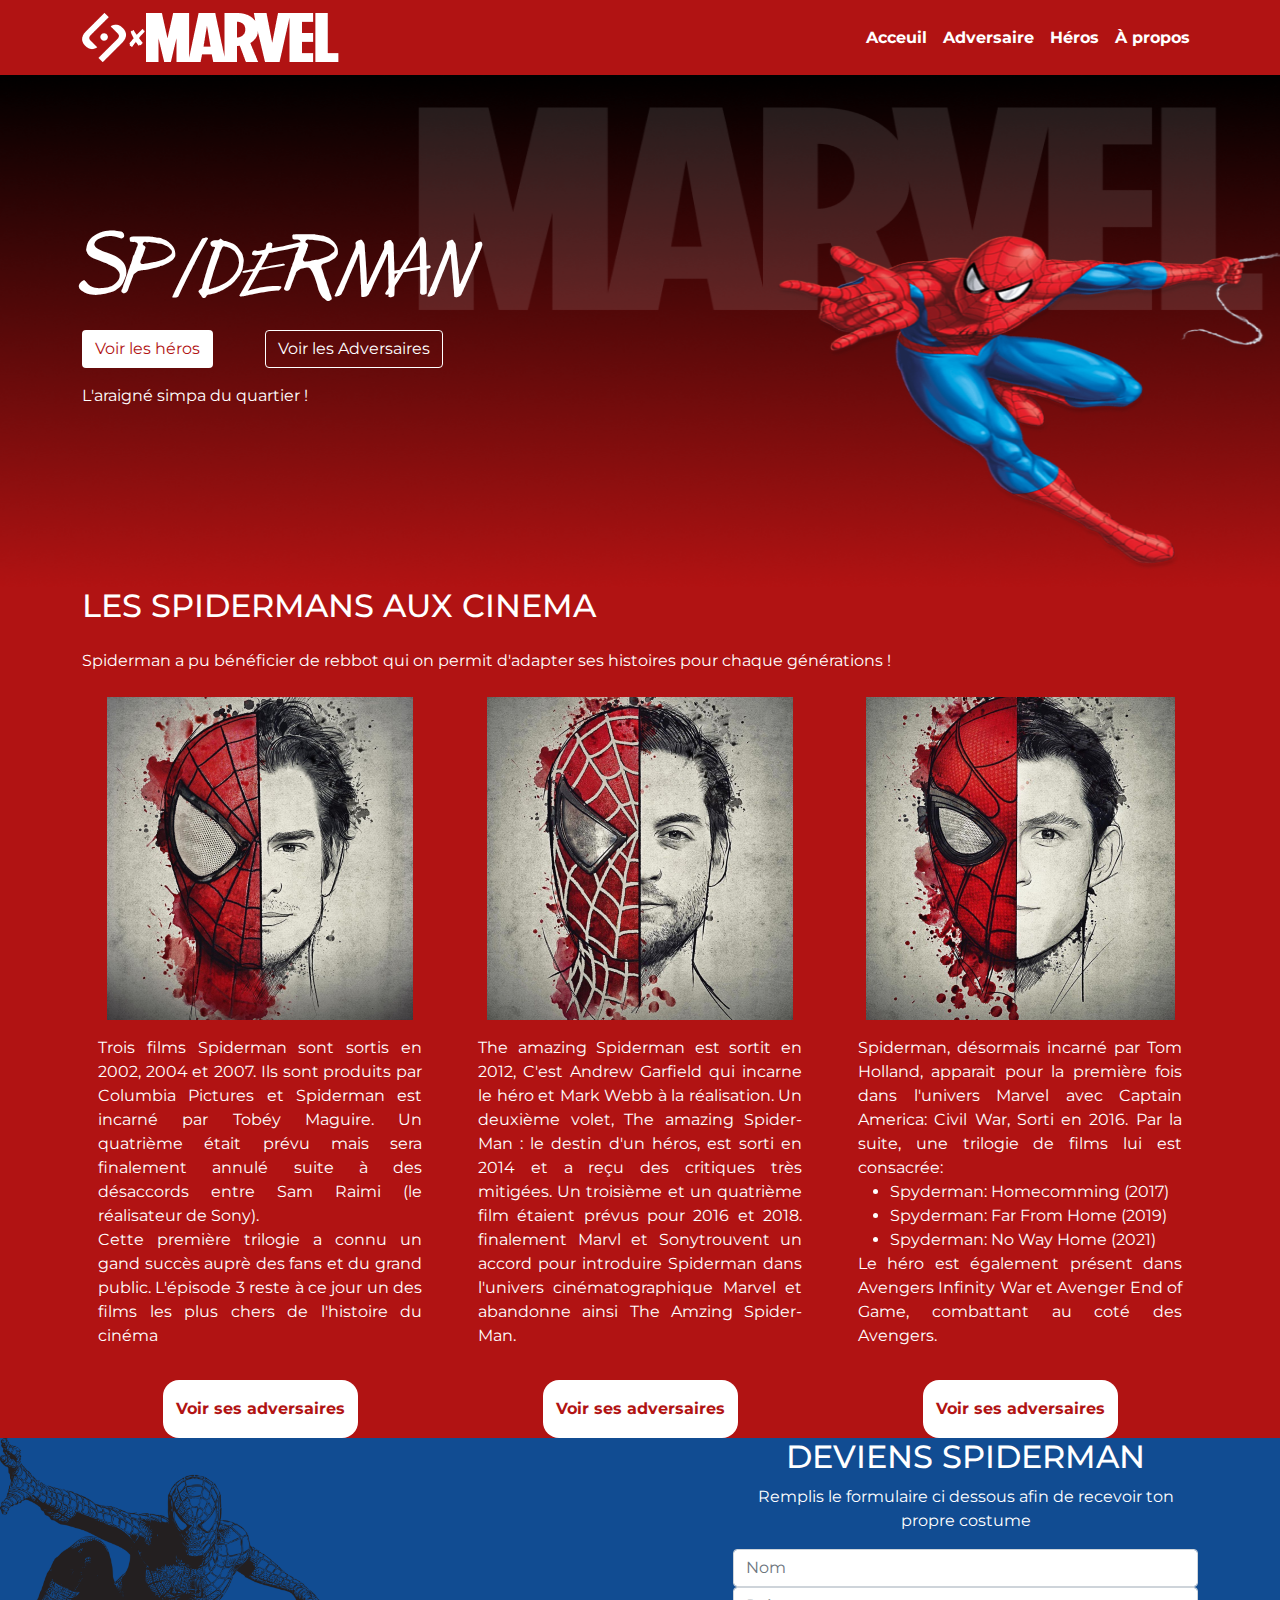
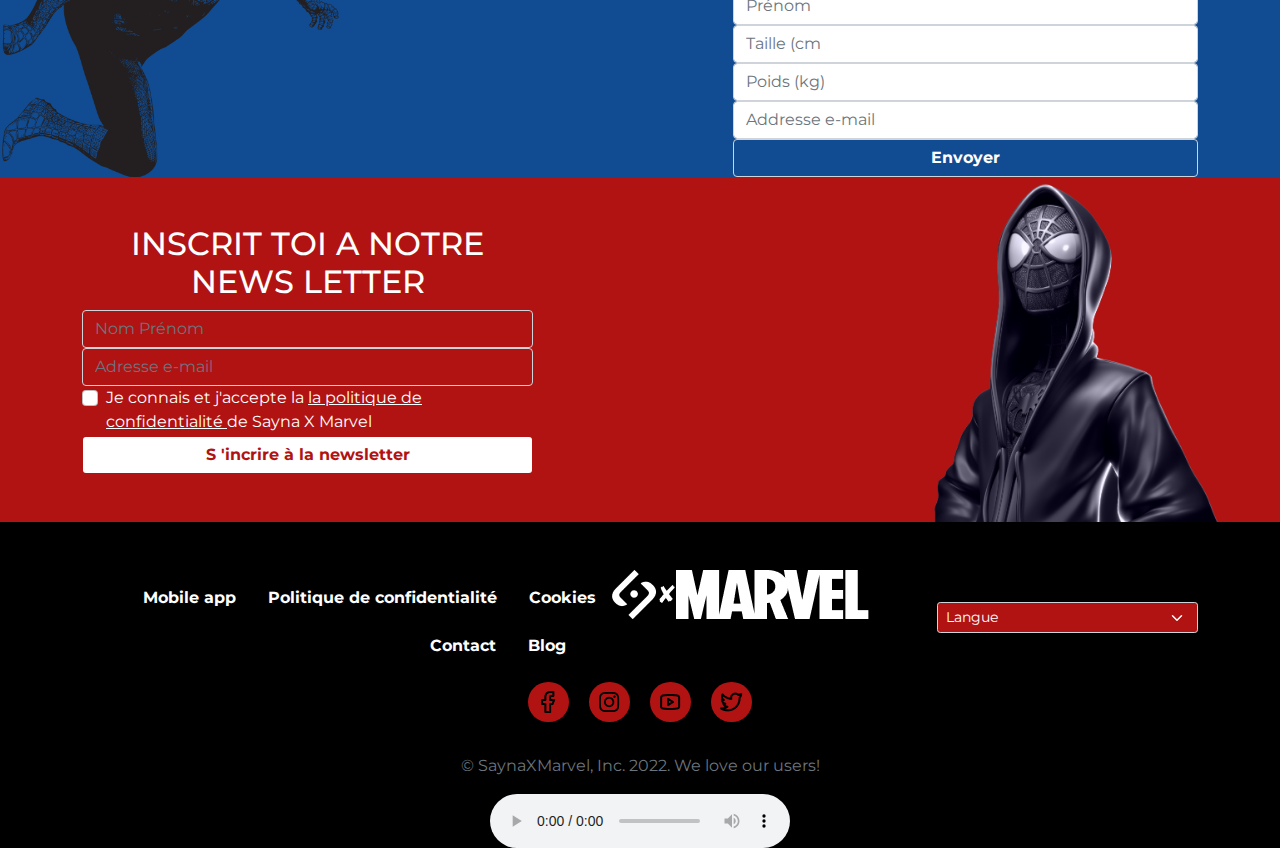
==== index.html @ 99132cfc "👌 REFONTE: adversaire.html" ====
<!DOCTYPE html>
<html lang="fr">

<head>
    <meta charset="UTF-8">
    <meta http-equiv="X-UA-Compatible" content="IE=edge">
    <meta name="viewport" content="width=device-width, initial-scale=1.0">
    <!-- BS5 -->
    <link rel="stylesheet" href="./assets/bootstrap-5.1.3-dist/css/bootstrap.min.css">
    <!-- Custom CSS-->
    <link rel="stylesheet" href="./assets/css/style.css">
    <title>Home</title>
</head>

<body class="bg-red">
    <!-- Header and Navigation bar -->
    <header>
        <nav class="navbar navbar-expand-md">
            <div class="container">
                <a href="index.html" class="navbar-brand d-inline-flex align-items-center justify-content-evenly">
                    <img class="h-75" src="./assets/img/Logo/logo1.png" alt="logo-sayna">
                    <img class="h-25" src="./assets/img/Logo/logo2.png" alt="logo-x">
                    <img class="h-75" src="./assets/img/Logo/logo3.png" alt="logo-Marvel">
                </a>
                <!-- Togle button for mobile-->
                <button class="navbar-toggler" type="button" data-bs-toggle="collapse" data-bs-target="#main-nav" aria-controls="main-nav" aria-expanded="false" aria-label="Toggle navigation">
                    <span class="navbar-toggler-icon"></span>
                </button>

                <div class="collapse navbar-collapse justify-content-end align-center" id="main-nav">
                    <ul class="navbar-nav">
                        <li class="nav-item"><a class="nav-link" href="index.html">Acceuil</a></li>
                        <li class="nav-item"><a class="nav-link" href="adversaire.html">Adversaire</a></li>
                        <li class="nav-item"><a class="nav-link" href="hero.html">Héros</a></li>
                        <li class="nav-item"><a class="nav-link" href="about.html">À propos</a></li>
                    </ul>
                </div>
            </div>
        </nav>
    </header>
    <!-- End of header-->

    <!-- Top main title-->
    <section id="spiderman" class="main-title">
        <div class="container">
            <h1 class="title-1">
                SPIDERMAN
            </h1>
            <!-- Desktop version -->
            <p class="subtitle  d-md-none">
                L'araigné simpa du quartier !
            </p>
            <div class="my-3">
                <a href="hero.html" class="btn bg-white text-red"> Voir les héros</a>
                <a href="hero.html" class="btn text-white ms-5 border-white bg-transparent"> Voir les
                    Adversaires</a>
            </div>
            <!-- Desktop version -->
            <p class="subtitle d-none d-md-block">
                L'araigné simpa du quartier !
            </p>
        </div>
    </section>
    <!-- end of title -->

    <!-- Spiderman in cinema-->
    <section id="spiderCine">
        <div class="container">
            <div class="text-center text-md-start">
                <h2>
                    LES SPIDERMANS AUX CINEMA
                </h2>
                <p class="my-4">
                    Spiderman a pu bénéficier de rebbot qui on permit d'adapter ses histoires pour chaque générations !
                </p>
            </div>
            <div class="row">
                <!-- Spyder 1-->
                <div class="col-md-4 card">
                    <img src="./assets/img/Illustration/img2.png" alt="Tobéy Maguire">
                    <div class="card-body">
                        <p class="mb-0">
                            Trois films Spiderman sont sortis en 2002, 2004 et 2007. Ils sont produits par Columbia Pictures et Spiderman est incarné par Tobéy Maguire. Un quatrième était prévu mais sera finalement annulé suite à des désaccords entre Sam Raimi (le réalisateur de
                            Sony).
                        </p>
                        <p>
                            Cette première trilogie a connu un gand succès auprè des fans et du grand public. L'épisode 3 reste à ce jour un des films les plus chers de l'histoire du cinéma
                        </p>
                    </div>
                    <a href="adversaire.html" class="btn mybtn-link text-red fw-bold bg-white py-3">Voir ses adversaires</a>
                </div>
                <!-- Spyder 2-->
                <div class="col-md-4 card">
                    <img src="./assets/img/Illustration/img3.png" alt="Andrew Garfield">
                    <div class="card-body">
                        <p>
                            The amazing Spiderman est sortit en 2012, C'est Andrew Garfield qui incarne le héro et Mark Webb à la réalisation. Un deuxième volet, The amazing Spider-Man : le destin d'un héros, est sorti en 2014 et a reçu des critiques très mitigées. Un troisième
                            et un quatrième film étaient prévus pour 2016 et 2018. finalement Marvl et Sonytrouvent un accord pour introduire Spiderman dans l'univers cinématographique Marvel et abandonne ainsi The Amzing Spider-Man.
                        </p>
                    </div>
                    <a href="adversaire.html" class="btn mybtn-link text-red fw-bold bg-white py-3">Voir ses
                adversaires</a>
                </div>
                <!-- Spyder 3-->
                <div class="col-md-4 card">
                    <img src="./assets/img/Illustration/img4.png" alt="Tom Halland">
                    <div class="card-body">
                        <p class="m-0">
                            Spiderman, désormais incarné par Tom Holland, apparait pour la première fois dans l'univers Marvel avec Captain America: Civil War, Sorti en 2016. Par la suite, une trilogie de films lui est consacrée:
                        </p>
                        <ul class="m-0">
                            <li>Spyderman: Homecomming (2017)</li>
                            <li>Spyderman: Far From Home (2019)</li>
                            <li>Spyderman: No Way Home (2021)</li>
                        </ul>
                        <p>
                            Le héro est également présent dans Avengers Infinity War et Avenger End of Game, combattant au coté des Avengers.
                        </p>
                    </div>

                    <a href="adversaire.html" class="btn mybtn-link text-red fw-bold bg-white py-3">Voir ses
                adversaires</a>
                </div>
            </div>
        </div>
    </section>
    <!-- end of spider in cine-->

    <!-- Become Spiderman -->
    <section id="become-spider">
        <div class="container">
            <div class="col-md-5 mx-auto me-md-0">
                <h2 class="text-center">DEVIENS SPIDERMAN</h2>
                <p class=" text-center">
                    Remplis le formulaire ci dessous afin de recevoir ton propre costume
                </p>
                <form action="." method="post">
                    <input class="form-control" type="text" name="nom" id="nom" placeholder="Nom">
                    <input class="form-control" type="text" name="prenom" id="prenom" placeholder="Prénom">
                    <input class="form-control" type="text" name="taille" id="taille" placeholder="Taille (cm">
                    <input class="form-control" type="text" name="poids" id="poids" placeholder="Poids (kg)">
                    <input class="form-control" type="email" name="email" id="email" placeholder="Addresse e-mail">
                    <input class="bg-transparent text-white form-control fw-bold" type="submit" value="Envoyer">
                </form>
            </div>
        </div>
    </section>
    <!-- end of become Spider-->

    <!-- NewsLetter-->
    <section id="newsletter" class="d-flex align-items-start py-5">
        <div class="container">
            <div class="row">
                <div class="col-md-5 mx-auto ms-md-0">
                    <h2 class="text-center">
                        INSCRIT TOI A NOTRE NEWS LETTER
                    </h2>
                    <form action="." method="post">
                        <input class="form-control bg-transparent" type="text" name="nomPrenom" id="nomPrenom" placeholder="Nom Prénom">
                        <input class="form-control bg-transparent" type="email" name="email2" id="email2" placeholder="Adresse e-mail">
                        <div class="form-check">
                            <input type="checkbox" class="form-check-input" name="check" id="check" value="checkedValue">
                            <label class="form-check-label" for="check">
                                Je connais et j'accepte la <a class="text-white" href="#">la politique de
                                    confidentialité </a> de Sayna X Marvel
                            </label>
                        </div>
                        <input class="btn bg-white text-red form-control fw-bold" type="submit" value="S 'incrire à la newsletter">
                    </form>
                </div>
            </div>
        </div>
    </section>

    <!-- Footer -->
    <footer class="bg-black">
        <nav class="d-flex flex-column pt-5">
            <div class="container">
                <div class="row align-items-md-center">
                    <ul class="footer-nav col-7 col-md-9">
                        <li class="nav-item"><a class="nav-link" href="#">Mobile app</a></li>
                        <li class="nav-item"><a class="nav-link" href="#">Politique de confidentialité</a></li>
                        <li class="nav-item"><a class="nav-link" href="#"> Cookies</a></li>
                        <li class="nav-item d-none d-md-block">
                            <a href="index.html">
                                <span class="d-inline-flex align-items-center justify-content-evenly">
                                    <img class="h-75" src="./assets/img/Logo/logo1.png" alt="logo-sayna">
                                    <img class="h-25" src="./assets/img/Logo/logo2.png" alt="logo-x">
                                    <img class="h-75" src="./assets/img/Logo/logo3.png" alt="logo-Marvel">
                                </span>
                            </a>
                        </li>
                        <li class="nav-item"><a class="nav-link" href="./about.html">Contact</a></li>
                        <li class="nav-item"><a class="nav-link" href="#">Blog</a></li>
                    </ul>
                    <form class="col-5 col-md-3" action="." method="get">
                        <select class="form-select form-select-sm bg-red" name="langue" id="langue">
                                    <option>Langue</option>
                                    <option>Français</option>
                                    <option>English</option>
                                    <option>Malagasy</option>
                        </select>
                    </form>

                </div>
            </div>

            <span class="d-inline-flex align-items-center justify-content-evenly d-block d-md-none">
                    <img class="h-75" src="./assets/img/Logo/logo1.png" alt="logo-sayna">
                    <img class="h-25" src="./assets/img/Logo/logo2.png" alt="logo-x">
                    <img class="h-75" src="./assets/img/Logo/logo3.png" alt="logo-Marvel">
                </span>

            <!-- Footer Social Media-->
            <ul class="list-inline text-center mt-3">
                <li class="list-inline-item px-1">
                    <a class="bg-red d-inline-block rounded-circle p-2" href="#">
                        <img class="ic-1" src="./assets/img/Logo/logof.png" alt="Facebook icon">
                    </a>
                </li>
                <li class="list-inline-item px-1">
                    <a class="bg-red d-inline-block rounded-circle p-2" href="#">
                        <img class="ic-1" src="./assets/img/Logo/logoi.png" alt="Instagram icon">
                    </a>
                </li>
                <li class="list-inline-item px-1">
                    <a class="bg-red d-inline-block rounded-circle p-2" href="#">
                        <img class="ic-1" src="./assets/img/Logo/logoy.png" alt="Youtube icon">
                    </a>
                </li>
                <li class="list-inline-item px-1">
                    <a class="bg-red d-inline-block rounded-circle p-2" href="#">
                        <img class="ic-1" src="./assets/img/Logo/logot.png" alt="Twitter con">
                    </a>
                </li>
            </ul>
        </nav>
        <p class="text-center text-muted mt-3">&copy; SaynaXMarvel, Inc. 2022. We love our users!</p>
        <audio class="d-block mx-auto" loop controls autoplay>
            <source src="./assets/media/audio/audio1.mp3">
            Votre navigateur ne supporte pas l'élément <code>audio</code>
                            </audio>
    </footer>
    <!-- End of  footer -->
    <!-- BS5 JS -->
    <script src="./assets/bootstrap-5.1.3-dist/js/bootstrap.bundle.min.js"></script>
</body>

</html>
---- assets/css/style.css ----
@font-face {
    font-family: "ffh";
    src: url("../font/FFHC/Typo-FarFromHomecoming.woff2") format("woff2"), url("../font/FFHC/Typo-FarFromHomecoming.otf") format("opentype");
}

@font-face {
    font-family: "Montserrat";
    src: url("../font/Montserrat/Montserrat-VariableFont_wght.ttf");
}

:root {
    --color-red: #b11313;
    --color-yellow: #f1c530;
    --color-blue: #114c92;
}


/* DEFAULT */

body {
    color: white;
    font-family: "Montserrat";
}


/* BACKGROUND-COLOR */

.bg-red {
    background-color: var(--color-red);
}

.bg-yellow {
    background-color: var(--color-yellow);
}

.bg-blue {
    background-color: var(--color-blue);
}


/* text-color */

.text-red {
    color: var(--color-red);
}

.text-yellow {
    color: var(--color-yellow);
}

.text-blue {
    color: var(--color-blue);
}

.mybtn-link {
    margin: auto;
    display: block;
    min-width: 10rem;
    width: fit-content;
    border-radius: 1rem;
}


/* HEADER AND FOOTER*/

.navbar-toggler-icon {
    /* Redefine bs5 navbar-toggler-icon*/
    background-image: url("dots.svg");
}


/* Icon size */

.is-1 {
    width: 2.5rem;
    height: 2.5rem;
}

.footer-nav {
    margin: 0;
    display: flex;
    flex-wrap: wrap;
    list-style-type: none;
    flex-direction: column;
    align-items: flex-start;
}

.form-select {
    /* redefine bs5 Form form-select*/
    color: white;
    background-image: url("select-arrow.svg") !important;
}

dl dt,
dl dd {
    display: inline;
}

dl dd::after {
    content: "\a";
    white-space: pre-line;
}

.card {
    border: none;
    background-color: inherit;
}

footer .nav-item .nav-link {
    margin-bottom: 0.5rem;
}

footer .nav-item .nav-link,
header .nav-item .nav-link {
    /*redefine bs5 nav-item|link*/
    margin: 0;
    color: white;
    font-weight: 700;
}

footer .nav-item:hover .nav-link,
header .nav-item:hover .nav-link {
    color: gray;
}


/* The top big title with backgroud image*/

.main-title {
    display: flex;
    min-height: 40vw;
    max-height: 150px;
    align-items: center;
    height: auto !important;
    background-repeat: no-repeat;
}

.main-title h1.title-1 {
    font-size: 5vw;
    font-family: "ffh";
}


/** HOME index.html **/

#spiderman {
    background-size: 100% 100%;
    background-image: url("../img/Illustration/img1.png");
}

#spiderCine img {
    margin: auto;
    height: auto;
    display: block;
    max-width: 100%;
}

#become-spider {
    background-size: contain;
    background-position-x: left;
    background-repeat: no-repeat;
    background-position-y: center;
    background-color: var(--color-blue);
    background-image: url("../img/Illustration/img5.png");
}

#newsletter {
    height: auto;
    background-size: contain;
    background-position: right;
    background-repeat: no-repeat;
    background-image: url("../img/Illustration/img6.png");
}


/* ADVERSAIRE */

#vilin {
    background-size: 100% 100%;
    background-image: url("../img/Illustration/img7.png");
}


/* redefine .card and .card-body for adversaire*/

#adversaire .card {
    margin-top: 2rem;
}

#adversaire .card-body {
    color: black;
    padding: 2rem;
    border-radius: 0 0 2rem 2rem;
    border-left: 0.5rem solid rgba(0, 0, 0, 0.8);
    border-right: 0.5rem solid rgba(0, 0, 0, 0.8);
    border-bottom: 0.5rem solid rgba(0, 0, 0, 0.8);
}

@media screen and (min-width: 576px) {
    .main-title {
        max-height: 328px;
    }
}


/* MD */

@media screen and (min-width: 768px) {
    .main-title {
        max-height: 429px;
    }
    #spiderCine p {
        text-align: justify;
    }
    .footer-nav {
        margin: 0;
        display: flex;
        flex-wrap: wrap;
        align-items: center;
        flex-direction: row;
        list-style-type: none;
        justify-content: center;
    }
}


/*LG*/

@media screen and (min-width: 992px) {
    .main-title {
        max-height: 534px;
    }
}


/* XL */

@media screen and (min-width: 1200px) {
    .main-title {
        max-height: 634px;
    }
}


/* XXL */

@media screen and (min-width: 1400px) {
    .main-title {
        max-height: 700px;
    }
}
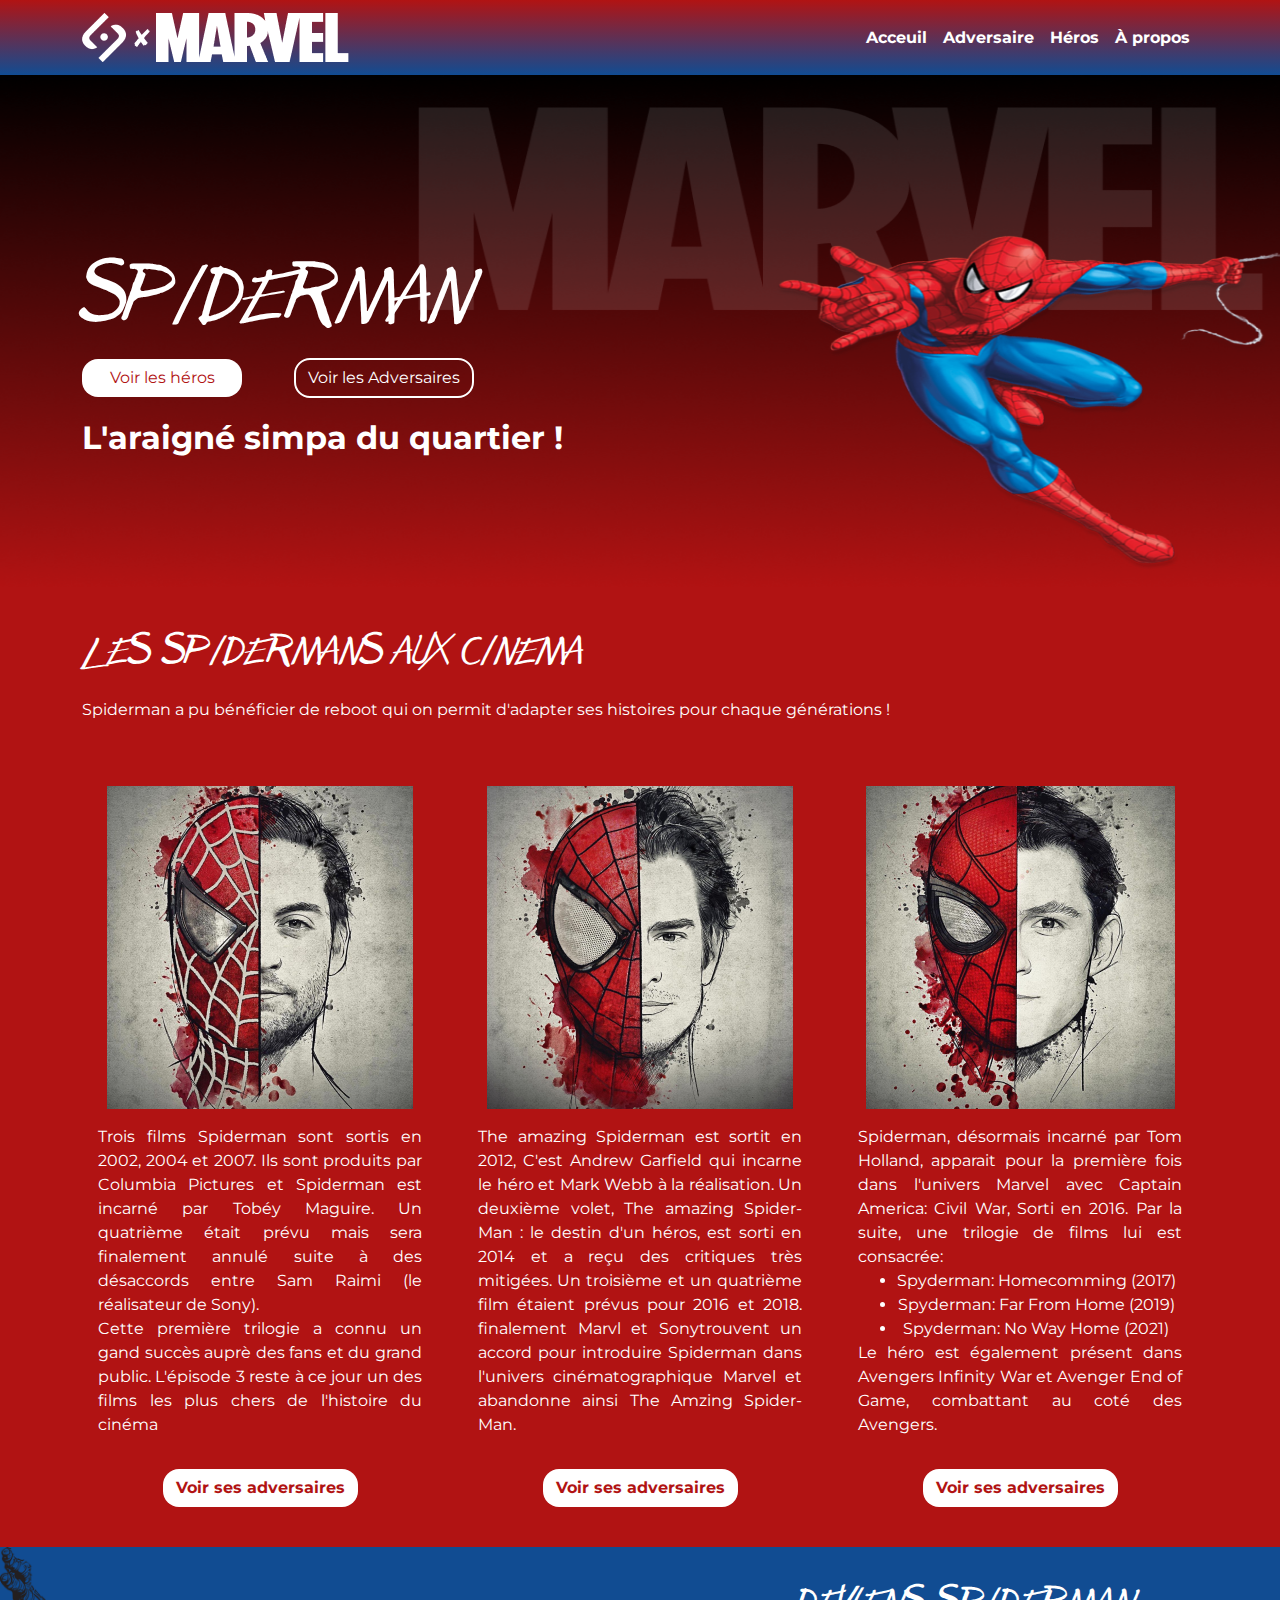
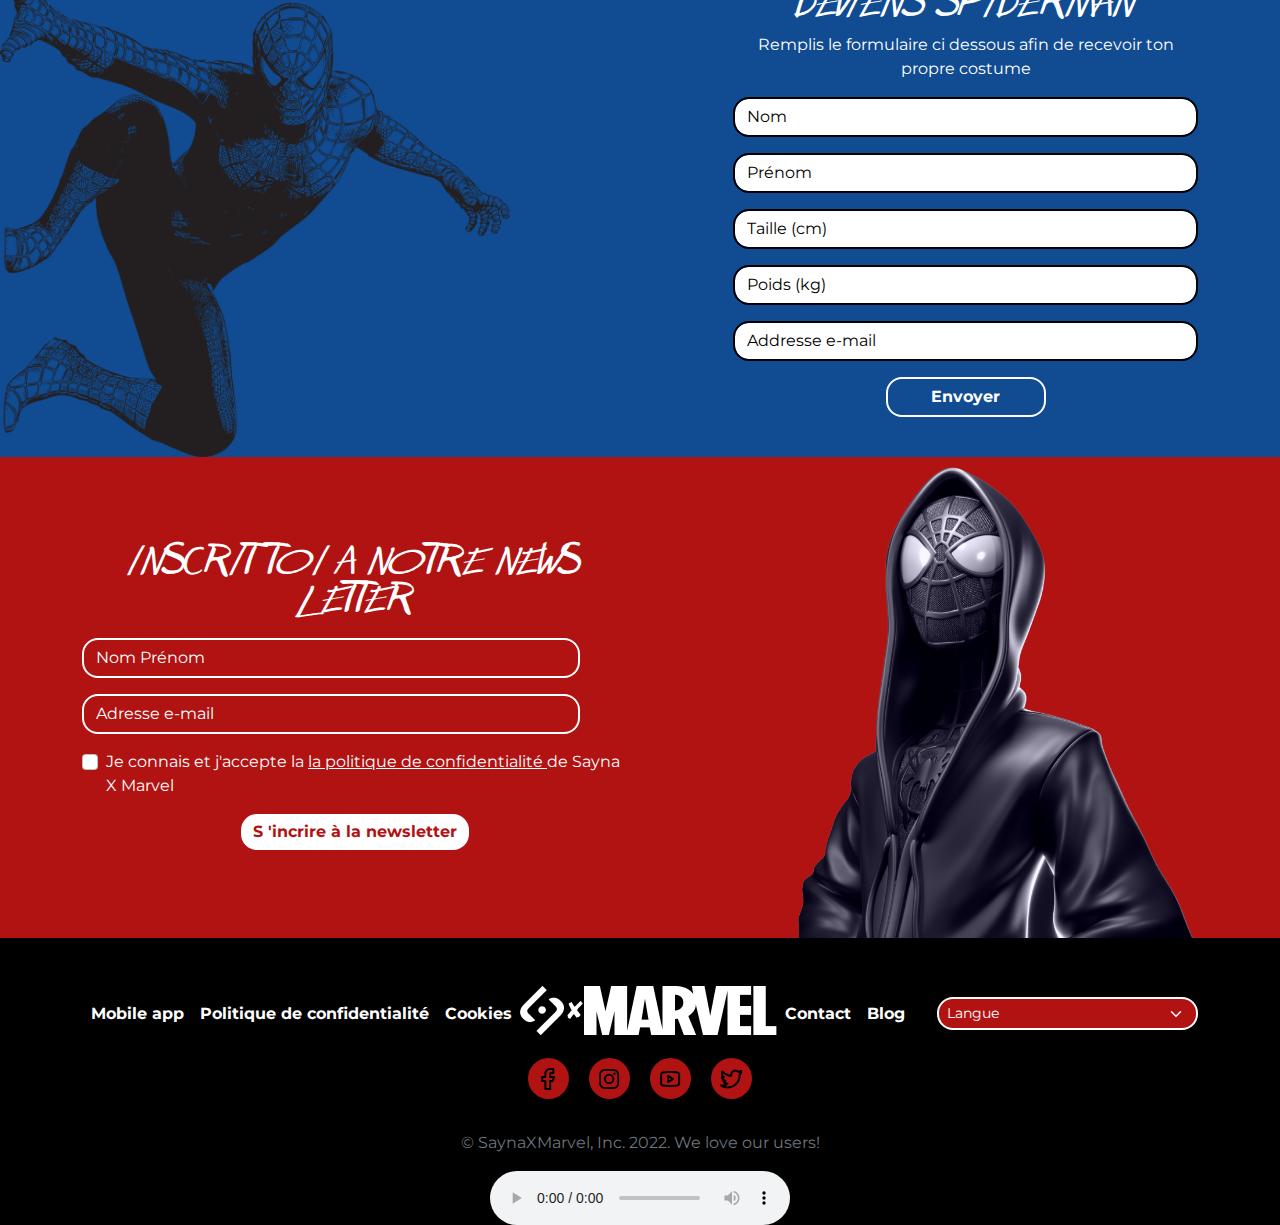
==== commit e8503b94: "🚀 AVANCEMENT : Ajustement de la typographie, mise en page et responsivité." ====
--- a/index.html
+++ b/index.html
@@ -18,9 +18,10 @@
         <nav class="navbar navbar-expand-md">
             <div class="container">
                 <a href="index.html" class="navbar-brand d-inline-flex align-items-center justify-content-evenly">
-                    <img class="h-75" src="./assets/img/Logo/logo1.png" alt="logo-sayna">
+                    <span><img class="h-75" src="./assets/img/Logo/logo1.png" alt="logo-sayna">
                     <img class="h-25" src="./assets/img/Logo/logo2.png" alt="logo-x">
                     <img class="h-75" src="./assets/img/Logo/logo3.png" alt="logo-Marvel">
+                </span>
                 </a>
                 <!-- Togle button for mobile-->
                 <button class="navbar-toggler" type="button" data-bs-toggle="collapse" data-bs-target="#main-nav" aria-controls="main-nav" aria-expanded="false" aria-label="Toggle navigation">
@@ -47,12 +48,12 @@
                 SPIDERMAN
             </h1>
             <!-- Desktop version -->
-            <p class="subtitle  d-md-none">
+            <p class="subtitle d-md-none">
                 L'araigné simpa du quartier !
             </p>
             <div class="my-3">
-                <a href="hero.html" class="btn bg-white text-red"> Voir les héros</a>
-                <a href="hero.html" class="btn text-white ms-5 border-white bg-transparent"> Voir les
+                <a href="hero.html" class="btn mybtn bg-white text-red"> Voir les héros</a>
+                <a href="hero.html" class="btn mybtn text-white ms-5 border-white border-2 bg-transparent"> Voir les
                     Adversaires</a>
             </div>
             <!-- Desktop version -->
@@ -66,18 +67,18 @@
     <!-- Spiderman in cinema-->
     <section id="spiderCine">
         <div class="container">
-            <div class="text-center text-md-start">
-                <h2>
+            <div class="text-center text-md-start pt-5">
+                <h2 class="font-spider">
                     LES SPIDERMANS AUX CINEMA
                 </h2>
                 <p class="my-4">
-                    Spiderman a pu bénéficier de rebbot qui on permit d'adapter ses histoires pour chaque générations !
+                    Spiderman a pu bénéficier de reboot qui on permit d'adapter ses histoires pour chaque générations !
                 </p>
             </div>
             <div class="row">
                 <!-- Spyder 1-->
-                <div class="col-md-4 card">
-                    <img src="./assets/img/Illustration/img2.png" alt="Tobéy Maguire">
+                <div class="col-md-4  card py-25">
+                    <img src="./assets/img/Illustration/img3.png" alt="Tobéy Maguire">
                     <div class="card-body">
                         <p class="mb-0">
                             Trois films Spiderman sont sortis en 2002, 2004 et 2007. Ils sont produits par Columbia Pictures et Spiderman est incarné par Tobéy Maguire. Un quatrième était prévu mais sera finalement annulé suite à des désaccords entre Sam Raimi (le réalisateur de
@@ -87,28 +88,29 @@
                             Cette première trilogie a connu un gand succès auprè des fans et du grand public. L'épisode 3 reste à ce jour un des films les plus chers de l'histoire du cinéma
                         </p>
                     </div>
-                    <a href="adversaire.html" class="btn mybtn-link text-red fw-bold bg-white py-3">Voir ses adversaires</a>
+                    <a href="adversaire.html" class="btn mybtn text-red fw-bold bg-white">Voir ses
+                        adversaires</a>
                 </div>
                 <!-- Spyder 2-->
-                <div class="col-md-4 card">
-                    <img src="./assets/img/Illustration/img3.png" alt="Andrew Garfield">
+                <div class="col-md-4 card py-25">
+                    <img src="./assets/img/Illustration/img2.png" alt="Andrew Garfield">
                     <div class="card-body">
                         <p>
                             The amazing Spiderman est sortit en 2012, C'est Andrew Garfield qui incarne le héro et Mark Webb à la réalisation. Un deuxième volet, The amazing Spider-Man : le destin d'un héros, est sorti en 2014 et a reçu des critiques très mitigées. Un troisième
                             et un quatrième film étaient prévus pour 2016 et 2018. finalement Marvl et Sonytrouvent un accord pour introduire Spiderman dans l'univers cinématographique Marvel et abandonne ainsi The Amzing Spider-Man.
                         </p>
                     </div>
-                    <a href="adversaire.html" class="btn mybtn-link text-red fw-bold bg-white py-3">Voir ses
-                adversaires</a>
+                    <a href="adversaire.html" class="btn mybtn text-red fw-bold bg-white">Voir ses
+                        adversaires</a>
                 </div>
                 <!-- Spyder 3-->
-                <div class="col-md-4 card">
+                <div class="col-md-4 card py-25">
                     <img src="./assets/img/Illustration/img4.png" alt="Tom Halland">
                     <div class="card-body">
                         <p class="m-0">
                             Spiderman, désormais incarné par Tom Holland, apparait pour la première fois dans l'univers Marvel avec Captain America: Civil War, Sorti en 2016. Par la suite, une trilogie de films lui est consacrée:
                         </p>
-                        <ul class="m-0">
+                        <ul>
                             <li>Spyderman: Homecomming (2017)</li>
                             <li>Spyderman: Far From Home (2019)</li>
                             <li>Spyderman: No Way Home (2021)</li>
@@ -118,8 +120,8 @@
                         </p>
                     </div>
 
-                    <a href="adversaire.html" class="btn mybtn-link text-red fw-bold bg-white py-3">Voir ses
-                adversaires</a>
+                    <a href="adversaire.html" class="btn mybtn text-red fw-bold bg-white">Voir ses
+                        adversaires</a>
                 </div>
             </div>
         </div>
@@ -128,19 +130,19 @@
 
     <!-- Become Spiderman -->
     <section id="become-spider">
-        <div class="container">
+        <div class="container py-25">
             <div class="col-md-5 mx-auto me-md-0">
-                <h2 class="text-center">DEVIENS SPIDERMAN</h2>
+                <h2 class="font-spider text-center">DEVIENS SPIDERMAN</h2>
                 <p class=" text-center">
                     Remplis le formulaire ci dessous afin de recevoir ton propre costume
                 </p>
                 <form action="." method="post">
                     <input class="form-control" type="text" name="nom" id="nom" placeholder="Nom">
                     <input class="form-control" type="text" name="prenom" id="prenom" placeholder="Prénom">
-                    <input class="form-control" type="text" name="taille" id="taille" placeholder="Taille (cm">
+                    <input class="form-control" type="text" name="taille" id="taille" placeholder="Taille (cm)">
                     <input class="form-control" type="text" name="poids" id="poids" placeholder="Poids (kg)">
                     <input class="form-control" type="email" name="email" id="email" placeholder="Addresse e-mail">
-                    <input class="bg-transparent text-white form-control fw-bold" type="submit" value="Envoyer">
+                    <input class="form-control mybtn bg-transparent text-white fw-bold border-white border-2" type="submit" value="Envoyer">
                 </form>
             </div>
         </div>
@@ -149,15 +151,17 @@
 
     <!-- NewsLetter-->
     <section id="newsletter" class="d-flex align-items-start py-5">
-        <div class="container">
+        <div class="container py-25">
             <div class="row">
-                <div class="col-md-5 mx-auto ms-md-0">
-                    <h2 class="text-center">
+                <div class="col-md-6 mx-auto ms-md-0">
+                    <h2 class="font-spider text-center">
                         INSCRIT TOI A NOTRE NEWS LETTER
                     </h2>
                     <form action="." method="post">
-                        <input class="form-control bg-transparent" type="text" name="nomPrenom" id="nomPrenom" placeholder="Nom Prénom">
-                        <input class="form-control bg-transparent" type="email" name="email2" id="email2" placeholder="Adresse e-mail">
+                        <div class="pe-md-5">
+                            <input class="form-control bg-transparent" type="text" name="nomPrenom" id="nomPrenom" placeholder="Nom Prénom">
+                            <input class="form-control bg-transparent" type="email" name="email2" id="email2" placeholder="Adresse e-mail">
+                        </div>
                         <div class="form-check">
                             <input type="checkbox" class="form-check-input" name="check" id="check" value="checkedValue">
                             <label class="form-check-label" for="check">
@@ -165,7 +169,7 @@
                                     confidentialité </a> de Sayna X Marvel
                             </label>
                         </div>
-                        <input class="btn bg-white text-red form-control fw-bold" type="submit" value="S 'incrire à la newsletter">
+                        <input class="mybtn bg-white text-red form-control fw-bold border-0" type="submit" value="S 'incrire à la newsletter">
                     </form>
                 </div>
             </div>
@@ -195,21 +199,23 @@
                     </ul>
                     <form class="col-5 col-md-3" action="." method="get">
                         <select class="form-select form-select-sm bg-red" name="langue" id="langue">
-                                    <option>Langue</option>
-                                    <option>Français</option>
-                                    <option>English</option>
-                                    <option>Malagasy</option>
+                            <option>Langue</option>
+                            <option>Français</option>
+                            <option>English</option>
+                            <option>Malagasy</option>
                         </select>
                     </form>
 
                 </div>
             </div>
 
-            <span class="d-inline-flex align-items-center justify-content-evenly d-block d-md-none">
-                    <img class="h-75" src="./assets/img/Logo/logo1.png" alt="logo-sayna">
-                    <img class="h-25" src="./assets/img/Logo/logo2.png" alt="logo-x">
-                    <img class="h-75" src="./assets/img/Logo/logo3.png" alt="logo-Marvel">
+            <div class="d-inline-flex align-items-center justify-content-evenly d-block d-md-none">
+                <span>
+                    <img class="h-75" src="./assets/img/Logo/logo1.png" alt="logo-sayna" />
+                    <img class="h-25" src="./assets/img/Logo/logo2.png" alt="logo-x" />
+                    <img class="h-75" src="./assets/img/Logo/logo3.png" alt="logo-Marvel" />
                 </span>
+            </div>
 
             <!-- Footer Social Media-->
             <ul class="list-inline text-center mt-3">
@@ -239,7 +245,7 @@
         <audio class="d-block mx-auto" loop controls autoplay>
             <source src="./assets/media/audio/audio1.mp3">
             Votre navigateur ne supporte pas l'élément <code>audio</code>
-                            </audio>
+        </audio>
     </footer>
     <!-- End of  footer -->
     <!-- BS5 JS -->
--- a/assets/css/style.css
+++ b/assets/css/style.css
@@ -1,251 +1,476 @@
-@font-face {
-    font-family: "ffh";
-    src: url("../font/FFHC/Typo-FarFromHomecoming.woff2") format("woff2"), url("../font/FFHC/Typo-FarFromHomecoming.otf") format("opentype");
-}
-
-@font-face {
-    font-family: "Montserrat";
-    src: url("../font/Montserrat/Montserrat-VariableFont_wght.ttf");
-}
-
-:root {
-    --color-red: #b11313;
-    --color-yellow: #f1c530;
-    --color-blue: #114c92;
-}
-
-
-/* DEFAULT */
-
-body {
-    color: white;
-    font-family: "Montserrat";
-}
-
-
-/* BACKGROUND-COLOR */
-
-.bg-red {
-    background-color: var(--color-red);
-}
-
-.bg-yellow {
-    background-color: var(--color-yellow);
-}
-
-.bg-blue {
-    background-color: var(--color-blue);
-}
-
-
-/* text-color */
-
-.text-red {
-    color: var(--color-red);
-}
-
-.text-yellow {
-    color: var(--color-yellow);
-}
-
-.text-blue {
-    color: var(--color-blue);
-}
-
-.mybtn-link {
-    margin: auto;
-    display: block;
-    min-width: 10rem;
-    width: fit-content;
-    border-radius: 1rem;
-}
-
-
-/* HEADER AND FOOTER*/
-
-.navbar-toggler-icon {
-    /* Redefine bs5 navbar-toggler-icon*/
-    background-image: url("dots.svg");
-}
-
-
-/* Icon size */
-
-.is-1 {
-    width: 2.5rem;
-    height: 2.5rem;
-}
-
-.footer-nav {
-    margin: 0;
-    display: flex;
-    flex-wrap: wrap;
-    list-style-type: none;
-    flex-direction: column;
-    align-items: flex-start;
-}
-
-.form-select {
-    /* redefine bs5 Form form-select*/
-    color: white;
-    background-image: url("select-arrow.svg") !important;
-}
-
-dl dt,
-dl dd {
-    display: inline;
-}
-
-dl dd::after {
-    content: "\a";
-    white-space: pre-line;
-}
-
-.card {
-    border: none;
-    background-color: inherit;
-}
-
-footer .nav-item .nav-link {
-    margin-bottom: 0.5rem;
-}
-
-footer .nav-item .nav-link,
-header .nav-item .nav-link {
-    /*redefine bs5 nav-item|link*/
-    margin: 0;
-    color: white;
-    font-weight: 700;
-}
-
-footer .nav-item:hover .nav-link,
-header .nav-item:hover .nav-link {
-    color: gray;
-}
-
-
-/* The top big title with backgroud image*/
-
-.main-title {
-    display: flex;
-    min-height: 40vw;
-    max-height: 150px;
-    align-items: center;
-    height: auto !important;
-    background-repeat: no-repeat;
-}
-
-.main-title h1.title-1 {
-    font-size: 5vw;
-    font-family: "ffh";
-}
-
-
-/** HOME index.html **/
-
-#spiderman {
-    background-size: 100% 100%;
-    background-image: url("../img/Illustration/img1.png");
-}
-
-#spiderCine img {
-    margin: auto;
-    height: auto;
-    display: block;
-    max-width: 100%;
-}
-
-#become-spider {
-    background-size: contain;
-    background-position-x: left;
-    background-repeat: no-repeat;
-    background-position-y: center;
-    background-color: var(--color-blue);
-    background-image: url("../img/Illustration/img5.png");
-}
-
-#newsletter {
-    height: auto;
-    background-size: contain;
-    background-position: right;
-    background-repeat: no-repeat;
-    background-image: url("../img/Illustration/img6.png");
-}
-
-
-/* ADVERSAIRE */
-
-#vilin {
-    background-size: 100% 100%;
-    background-image: url("../img/Illustration/img7.png");
-}
-
-
-/* redefine .card and .card-body for adversaire*/
-
-#adversaire .card {
-    margin-top: 2rem;
-}
-
-#adversaire .card-body {
-    color: black;
-    padding: 2rem;
-    border-radius: 0 0 2rem 2rem;
-    border-left: 0.5rem solid rgba(0, 0, 0, 0.8);
-    border-right: 0.5rem solid rgba(0, 0, 0, 0.8);
-    border-bottom: 0.5rem solid rgba(0, 0, 0, 0.8);
-}
-
-@media screen and (min-width: 576px) {
-    .main-title {
-        max-height: 328px;
-    }
-}
-
-
-/* MD */
-
-@media screen and (min-width: 768px) {
-    .main-title {
-        max-height: 429px;
-    }
-    #spiderCine p {
+    @font-face {
+        font-family: "Spiderman";
+        src: url("../font/FFHC/Typo-FarFromHomecoming.woff2") format("woff2"), url("../font/FFHC/Typo-FarFromHomecoming.otf") format("opentype");
+    }
+    
+    @font-face {
+        font-family: "Montserrat";
+        src: url("../font/Montserrat/Montserrat-VariableFont_wght.ttf");
+    }
+    
+     :root {
+        --color-red: #b11313;
+        --color-yellow: #f1c530;
+        --color-blue: #114c92;
+    }
+    /*********** SHARED STYLES *****************/
+    
+    body {
+        color: white;
+        font-family: "Montserrat", sans-serif;
+    }
+    /* BACKGROUND-COLOR */
+    
+    .bg-red {
+        background-color: var(--color-red);
+    }
+    
+    .bg-yellow {
+        background-color: var(--color-yellow);
+    }
+    
+    .bg-blue {
+        background-color: var(--color-blue);
+    }
+    /* text-color */
+    
+    .text-red {
+        color: var(--color-red);
+    }
+    
+    .text-yellow {
+        color: var(--color-yellow);
+    }
+    
+    .text-blue {
+        color: var(--color-blue);
+    }
+    
+    .text-justify {
         text-align: justify;
-    }
+        text-justify: distribute-all-lines;
+    }
+    
+    .font-spider {
+        font-family: "Spiderman", sans-serif;
+    }
+    
+    .mybtn {
+        margin: auto;
+        min-width: 10rem;
+        width: fit-content;
+        border-radius: 1rem;
+    }
+    
+    input.form-control {
+        margin-top: 1rem;
+        border-radius: 1rem;
+    }
+    
+    .py-25 {
+        padding-top: 2.5rem;
+        padding-bottom: 2.5rem;
+    }
+    /* HEADER AND FOOTER*/
+    
+    header {
+        top: 0;
+        width: 100%;
+        position: fixed;
+        z-index: 10;
+    }
+    
+    .navbar-toggler-icon {
+        /* Redefine bs5 navbar-toggler-icon*/
+        background-image: url("dots.svg");
+    }
+    
+    .collapse {
+        background-color: black;
+    }
+    
+    .collapse li {
+        text-align: right;
+        padding-right: 2rem;
+        border-bottom: 1px solid white;
+    }
+    /* Icon size */
+    
+    .is-1 {
+        width: 2.5rem;
+        height: 2.5rem;
+    }
+    
     .footer-nav {
         margin: 0;
         display: flex;
         flex-wrap: wrap;
+        list-style-type: none;
+        flex-direction: column;
+        align-items: flex-start;
+    }
+    
+    .form-select {
+        /* redefine bs5 Form form-select*/
+        color: white;
+        border-radius: 1rem;
+        border: 2px solid white;
+        background-image: url("select-arrow.svg") !important;
+    }
+    
+    dl dt,
+    dl dd {
+        display: inline;
+    }
+    
+    dl dd::after {
+        content: "\a";
+        white-space: pre-line;
+    }
+    
+    .card {
+        border: none;
+        background-color: inherit;
+    }
+    
+    footer .nav-item .nav-link {
+        margin-bottom: 0.5rem;
+    }
+    
+    footer .nav-item .nav-link,
+    header .nav-item .nav-link {
+        /*redefine bs5 nav-item|link*/
+        margin: 0;
+        color: white;
+        font-weight: 700;
+    }
+    
+    footer .nav-item:hover .nav-link,
+    header .nav-item:hover .nav-link {
+        color: gray;
+    }
+    
+    footer a.nav-link {
+        padding: 0.5rem 0.5rem;
+    }
+    /* The top big title with backgroud image*/
+    
+    .main-title {
+        display: flex;
+        min-height: 40vw;
+        max-height: 150px;
+        padding-top: 5rem;
         align-items: center;
-        flex-direction: row;
-        list-style-type: none;
-        justify-content: center;
-    }
-}
-
-
-/*LG*/
-
-@media screen and (min-width: 992px) {
-    .main-title {
-        max-height: 534px;
-    }
-}
-
-
-/* XL */
-
-@media screen and (min-width: 1200px) {
-    .main-title {
-        max-height: 634px;
-    }
-}
-
-
-/* XXL */
-
-@media screen and (min-width: 1400px) {
-    .main-title {
-        max-height: 700px;
-    }
-}+        height: auto !important;
+        background-repeat: no-repeat;
+    }
+    
+    .main-title h1.title-1 {
+        font-size: 5vw;
+        font-family: "Spiderman", sans-serif;
+    }
+    
+    .main-title .subtitle {
+        font-size: 2.5vw;
+        font-weight: bold;
+    }
+    /***************************************** HOME index.html **************************************/
+    
+    #spiderman {
+        background-size: 100% 100%;
+        background-image: url("../img/Illustration/img1.png");
+    }
+    
+    #spiderCine img {
+        margin: auto;
+        height: auto;
+        display: block;
+        max-width: 100%;
+    }
+    
+    #spiderCine p {
+        text-align: center;
+    }
+    
+    #spiderCine ul {
+        margin: auto;
+        display: block;
+        width: fit-content;
+    }
+    
+    #spiderCine ul li {
+        text-align: center;
+    }
+    
+    #become-spider {
+        background-size: contain;
+        background-position-x: left;
+        background-repeat: no-repeat;
+        background-position-y: center;
+        background-color: var(--color-blue);
+        background-image: url("../img/Illustration/img5.png");
+    }
+    
+    #become-spider input[type="text"],
+    #become-spider input[type="email"] {
+        border: 2px solid black
+    }
+    
+    #become-spider input[type="text"]::placeholder,
+    #become-spider input[type="email"]::placeholder {
+        color: black;
+    }
+    
+    #newsletter {
+        min-height: 30vw;
+        background-size: contain;
+        background-position: right;
+        background-repeat: no-repeat;
+        background-image: url("../img/Illustration/img6.png");
+    }
+    
+    #newsletter input[type="text"],
+    #newsletter input[type="email"] {
+        border: 2px solid white;
+    }
+    
+    #newsletter input[type="text"]::placeholder,
+    #newsletter input[type="email"]::placeholder {
+        color: white
+    }
+    
+    #newsletter .form-check {
+        margin-top: 1rem;
+    }
+    /**********************************************************  ADVERSAIRE *****************************/
+    
+    #vilin {
+        background-size: 100% 100%;
+        background-image: url("../img/Illustration/img7.png");
+    }
+    /* redefine .card and .card-body for adversaire*/
+    
+    #adversaire .card {
+        padding: 2rem;
+    }
+    
+    #adversaire .card-body {
+        color: black;
+        padding: 2rem;
+        border-radius: 0 0 2rem 2rem;
+        border-left: 0.5rem solid rgba(0, 0, 0, 0.8);
+        border-right: 0.5rem solid rgba(0, 0, 0, 0.8);
+        border-bottom: 0.5rem solid rgba(0, 0, 0, 0.8);
+        box-shadow: 0.1rem 0.15rem 0.5rem rgba(0, 0, 0, 0.8);
+    }
+    /****************************** A PROPOS about.html *********************************************/
+    
+    #laToile {
+        background-size: contain;
+        background-position: right;
+        background-color: var(--color-yellow);
+        background-image: url("../img/Illustration/img5alt.png");
+    }
+    
+    #antenne input,
+    #antenne textarea {
+        border: 2px solid white;
+    }
+    
+    #antenne textarea {
+        margin-top: 2rem;
+        border-radius: 1rem;
+    }
+    
+    #antenne input::placeholder,
+    #antenne textarea::placeholder {
+        color: white;
+    }
+    /************************************* HERO *************************************************************/
+    
+    iframe {
+        /*
+        width: 100%;
+        height: auto;
+        min-height: 20vw; */
+        width: 100%;
+        border: none;
+        aspect-ratio: 16/9;
+    }
+    
+    #unHero {
+        background-size: cover;
+        background-image: url("../img/Illustration/img19.png");
+    }
+    
+    #fondation {
+        width: 100%;
+        min-height: 30vw;
+        background-size: cover;
+        background-repeat: no-repeat;
+        background-image: url("../img/Illustration/img20.png");
+    }
+    
+    #fondation>div {
+        top: 10vw;
+        position: relative;
+    }
+    
+    #fondation p {
+        font-size: 2.5vw;
+        font-weight: bold;
+    }
+    
+    #amis1,
+    #amis2 {
+        padding: 0.5rem;
+        width: 60%;
+        margin: auto;
+        display: block;
+    }
+    
+    #lesFilles {
+        display: flex;
+        align-items: center;
+        justify-content: space-evenly;
+    }
+    
+    #lesFilles img {
+        width: 30%;
+    }
+    
+    #avengers {
+        background-size: contain;
+        background-position: right;
+        background-repeat: no-repeat;
+        background-color: var(--color-red);
+        background-image: url("../img/Illustration/img32.png");
+    }
+    
+    #univers {
+        background-size: cover;
+        background-repeat: no-repeat;
+        background-image: url("../img/Illustration/img33.png");
+    }
+    
+    .bg-transparent-blue {
+        background-color: rgba(17, 75, 146, 0.6);
+    }
+    /***************************************  BATMAN bonus.html *************************/
+    
+    #batman {
+        background-size: 100% 100%;
+        background-image: url("../img/Illustration/img35.png");
+    }
+    /********************* MEDIA QUERIES ************************** */
+    
+    @media screen and (min-width: 576px) {
+        .main-title {
+            max-height: 328px;
+        }
+    }
+    /* MD */
+    
+    @media screen and (min-width: 768px) {
+        header:hover {
+            background-image: linear-gradient(var(--color-red), var(--color-blue));
+        }
+        .collapse {
+            background-color: initial;
+        }
+        .collapse li {
+            text-align: initial;
+            padding-right: initial;
+            border-bottom: initial;
+        }
+        .main-title {
+            margin-top: 4.7rem;
+            max-height: 429px;
+        }
+        #spiderCine p {
+            text-align: justify;
+            text-justify: distribute-all-lines;
+        }
+        #spiderCine ul {
+            margin: auto;
+            display: block;
+            width: fit-content;
+        }
+        #spiderCine ul li {
+            text-align: center;
+        }
+        .footer-nav {
+            margin: 0;
+            display: flex;
+            flex-wrap: wrap;
+            align-items: center;
+            flex-direction: row;
+            list-style-type: none;
+            justify-content: center;
+        }
+        #amis1 {
+            width: 60%;
+            padding: 0;
+            display: block;
+            margin-left: 0;
+        }
+        #amis2 {
+            width: 65%;
+            padding: 0;
+            margin-left: 35%;
+            margin-top: -15%;
+        }
+        #lesFilles {
+            display: flex;
+            flex-wrap: wrap;
+            align-items: center;
+            align-content: center;
+            justify-content: space-evenly;
+        }
+        #lesFilles img {
+            width: 45%;
+            height: auto;
+        }
+        #adversaire .card {
+            transition: all 1s ease;
+        }
+        #adversaire .card:hover {
+            z-index: 2;
+            position: relative;
+            transform: scale(1.3);
+        }
+        #adversaire .card:hover .card-body {
+            color: white;
+            background-color: black;
+            border-radius: 0 0 2rem 2rem;
+            border-left: 0.5rem solid white;
+            border-right: 0.5rem solid white;
+            border-bottom: 0.5rem solid white;
+            box-shadow: 0.25rem 0.25rem 0.5rem rgba(0, 0, 0, 0.8);
+        }
+        .text-md-justify {
+            text-align: justify;
+            text-justify: distribute-all-lines;
+        }
+    }
+    /*LG*/
+    
+    @media screen and (min-width: 992px) {
+        .main-title {
+            max-height: 534px;
+        }
+    }
+    /* XL */
+    
+    @media screen and (min-width: 1200px) {
+        .main-title {
+            max-height: 634px;
+        }
+    }
+    /* XXL */
+    
+    @media screen and (min-width: 1400px) {
+        .main-title {
+            max-height: 700px;
+        }
+    }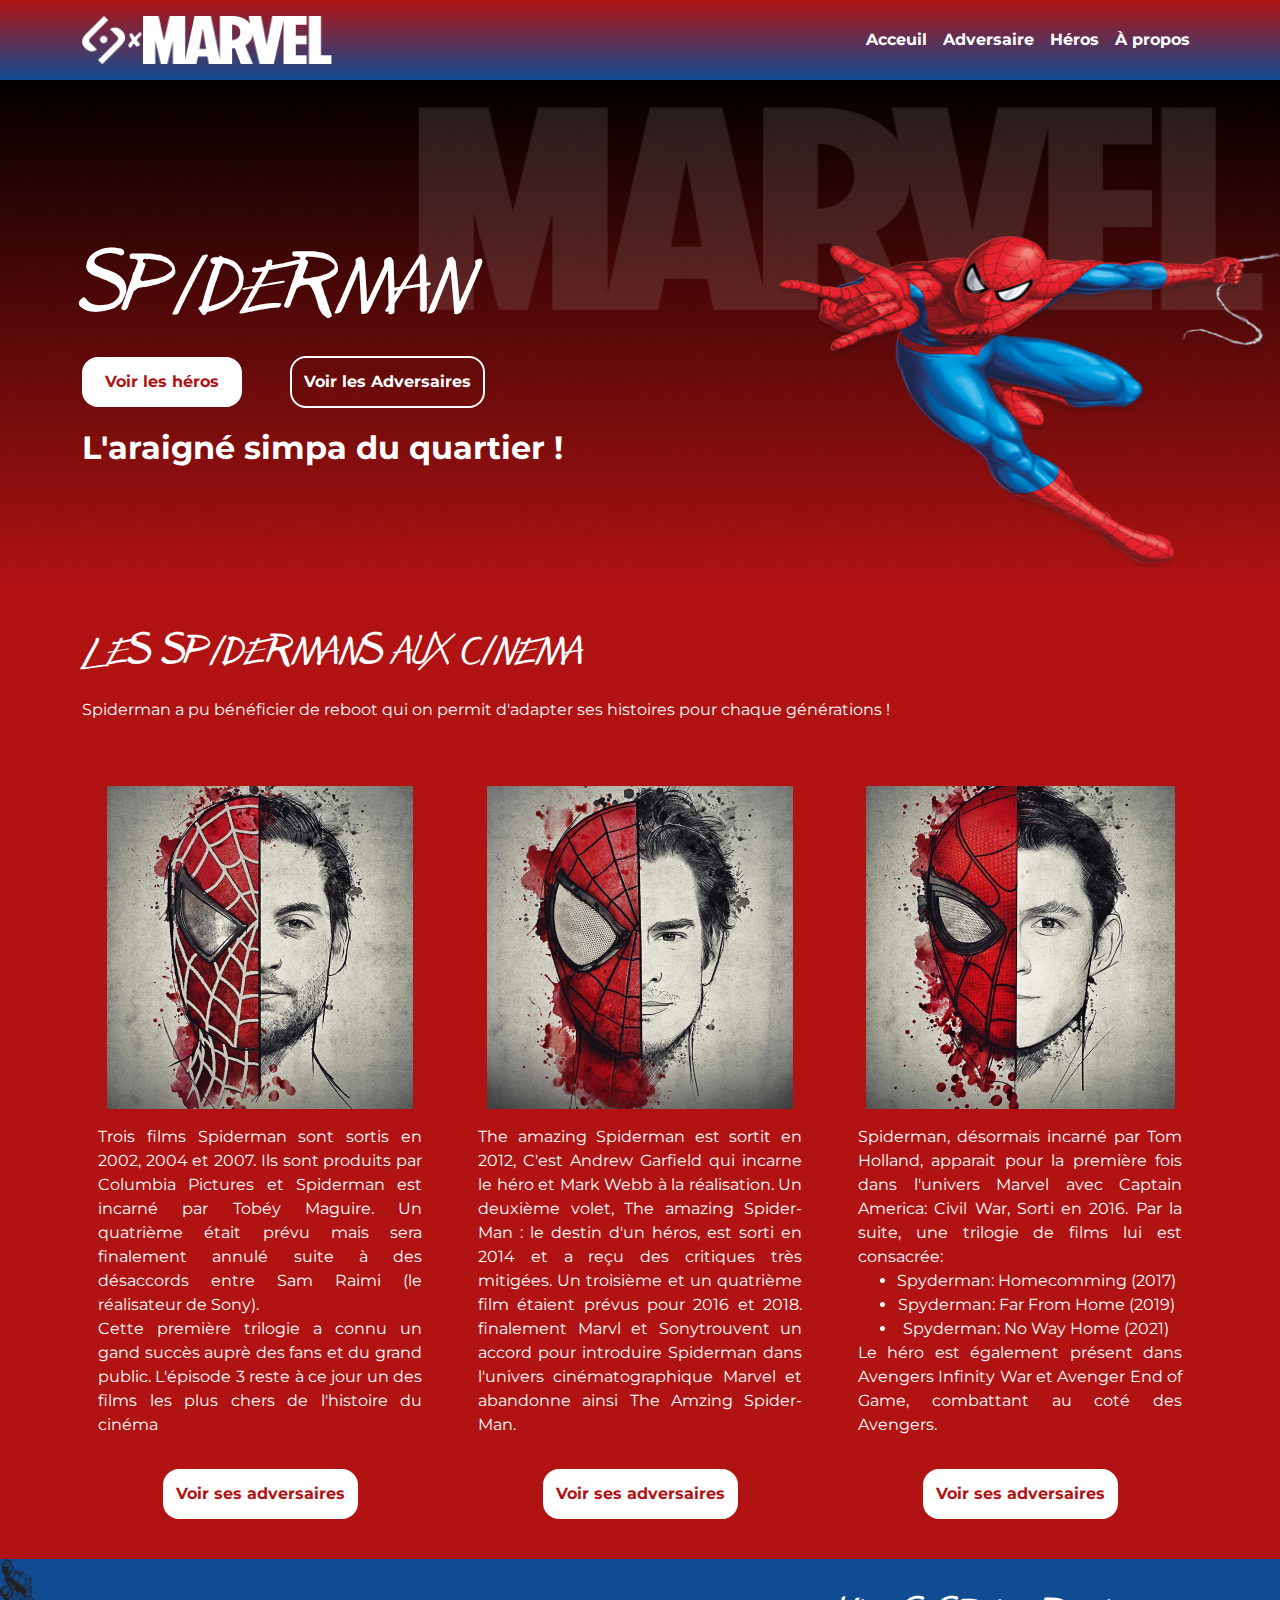
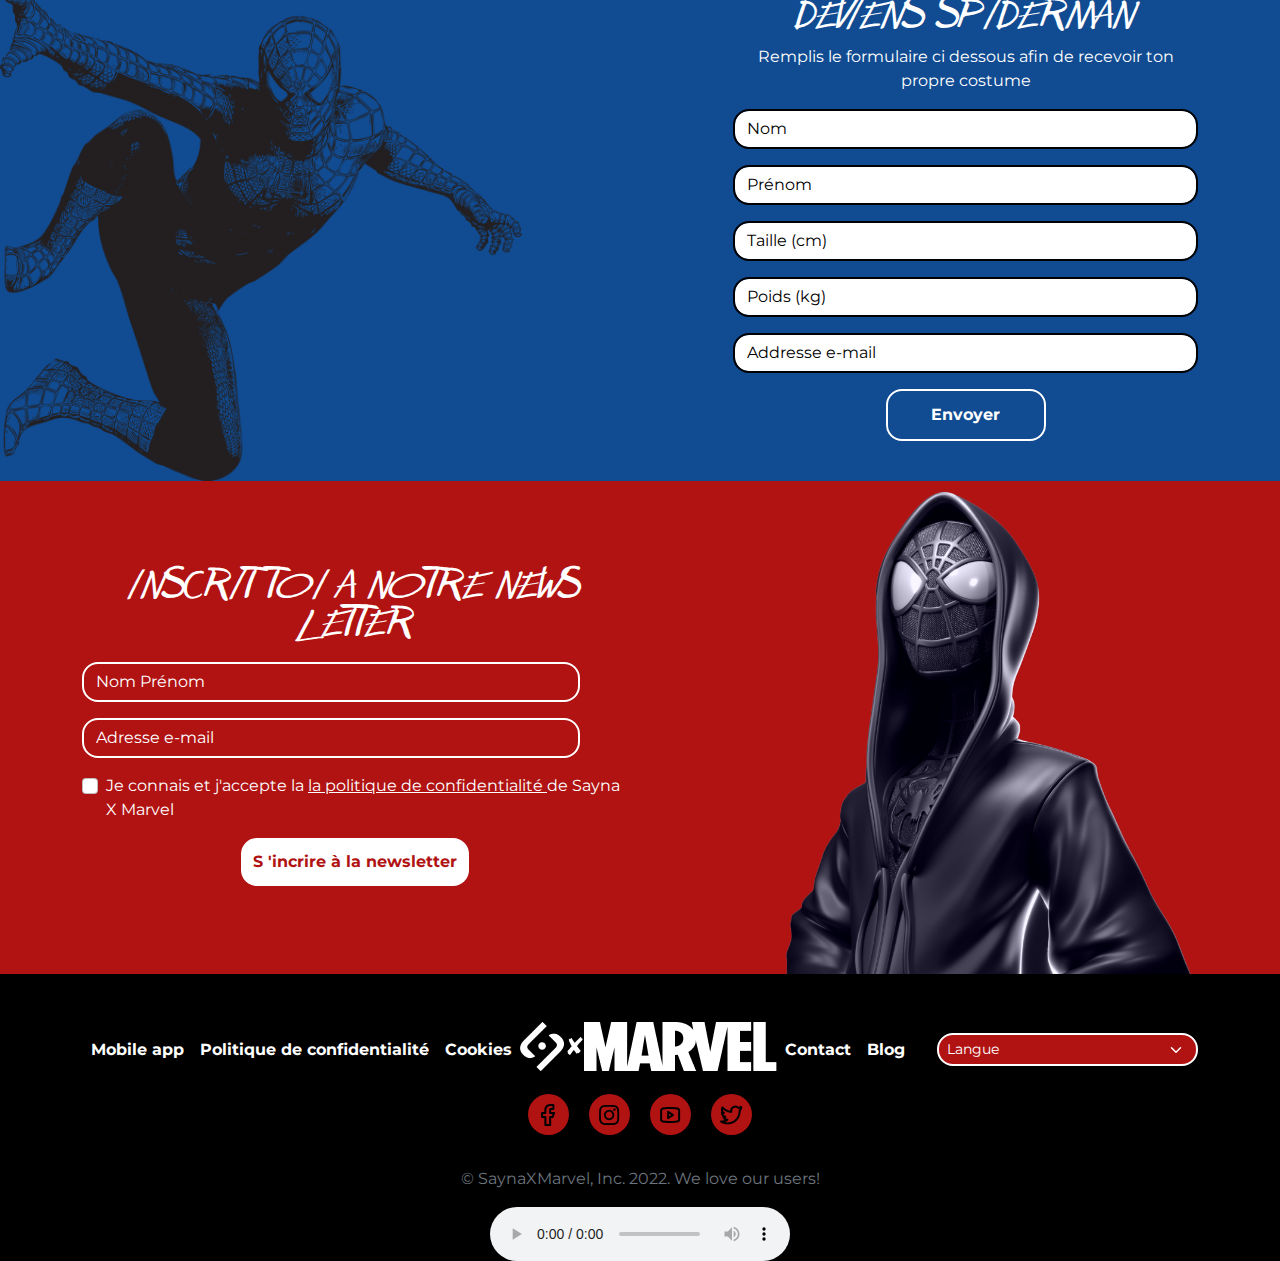
==== commit 35e23980: "👌 AMELIORATION : RESPONSIVE" ====
--- a/index.html
+++ b/index.html
@@ -18,11 +18,13 @@
         <nav class="navbar navbar-expand-md">
             <div class="container">
                 <a href="index.html" class="navbar-brand d-inline-flex align-items-center justify-content-evenly">
-                    <span><img class="h-75" src="./assets/img/Logo/logo1.png" alt="logo-sayna">
+                    <img class="h-75" src="./assets/img/Logo/logo1.png" alt="logo-sayna">
                     <img class="h-25" src="./assets/img/Logo/logo2.png" alt="logo-x">
                     <img class="h-75" src="./assets/img/Logo/logo3.png" alt="logo-Marvel">
-                </span>
                 </a>
+
+
+
                 <!-- Togle button for mobile-->
                 <button class="navbar-toggler" type="button" data-bs-toggle="collapse" data-bs-target="#main-nav" aria-controls="main-nav" aria-expanded="false" aria-label="Toggle navigation">
                     <span class="navbar-toggler-icon"></span>
@@ -51,9 +53,9 @@
             <p class="subtitle d-md-none">
                 L'araigné simpa du quartier !
             </p>
-            <div class="my-3">
-                <a href="hero.html" class="btn mybtn bg-white text-red"> Voir les héros</a>
-                <a href="hero.html" class="btn mybtn text-white ms-5 border-white border-2 bg-transparent"> Voir les
+            <div class="my-3 d-inline-flex flex-column flex-md-row">
+                <a href="hero.html" class="btn mybtn fw-bold bg-white text-red"> Voir les héros</a>
+                <a href="hero.html" class="btn mybtn fw-bold text-white ms-md-5 border-white border-2 bg-transparent"> Voir les
                     Adversaires</a>
             </div>
             <!-- Desktop version -->
@@ -175,7 +177,6 @@
             </div>
         </div>
     </section>
-
     <!-- Footer -->
     <footer class="bg-black">
         <nav class="d-flex flex-column pt-5">
--- a/assets/css/style.css
+++ b/assets/css/style.css
@@ -1,6 +1,6 @@
     @font-face {
         font-family: "Spiderman";
-        src: url("../font/FFHC/Typo-FarFromHomecoming.woff2") format("woff2"), url("../font/FFHC/Typo-FarFromHomecoming.otf") format("opentype");
+        src: url("../font/FFHC/Typo-FarFromHomecoming.otf") format("opentype");
     }
     
     @font-face {
@@ -60,6 +60,8 @@
         min-width: 10rem;
         width: fit-content;
         border-radius: 1rem;
+        padding-top: 0.75rem;
+        padding-bottom: 0.75rem;
     }
     
     input.form-control {
@@ -74,10 +76,19 @@
     /* HEADER AND FOOTER*/
     
     header {
-        top: 0;
+        position: absolute;
+        top: 0rem;
         width: 100%;
-        position: fixed;
-        z-index: 10;
+    }
+    
+    header .navbar-brand {
+        margin: 0;
+        padding: 0;
+        height: 2rem;
+    }
+    
+    .navbar-brand img {
+        height: 100%;
     }
     
     .navbar-toggler-icon {
@@ -372,8 +383,19 @@
     /* MD */
     
     @media screen and (min-width: 768px) {
+        header {
+            top: 0;
+            width: 100%;
+            position: fixed;
+            z-index: 10;
+        }
         header:hover {
             background-image: linear-gradient(var(--color-red), var(--color-blue));
+        }
+        header .navbar-brand {
+            margin: 0;
+            padding: 0;
+            height: 4rem;
         }
         .collapse {
             background-color: initial;
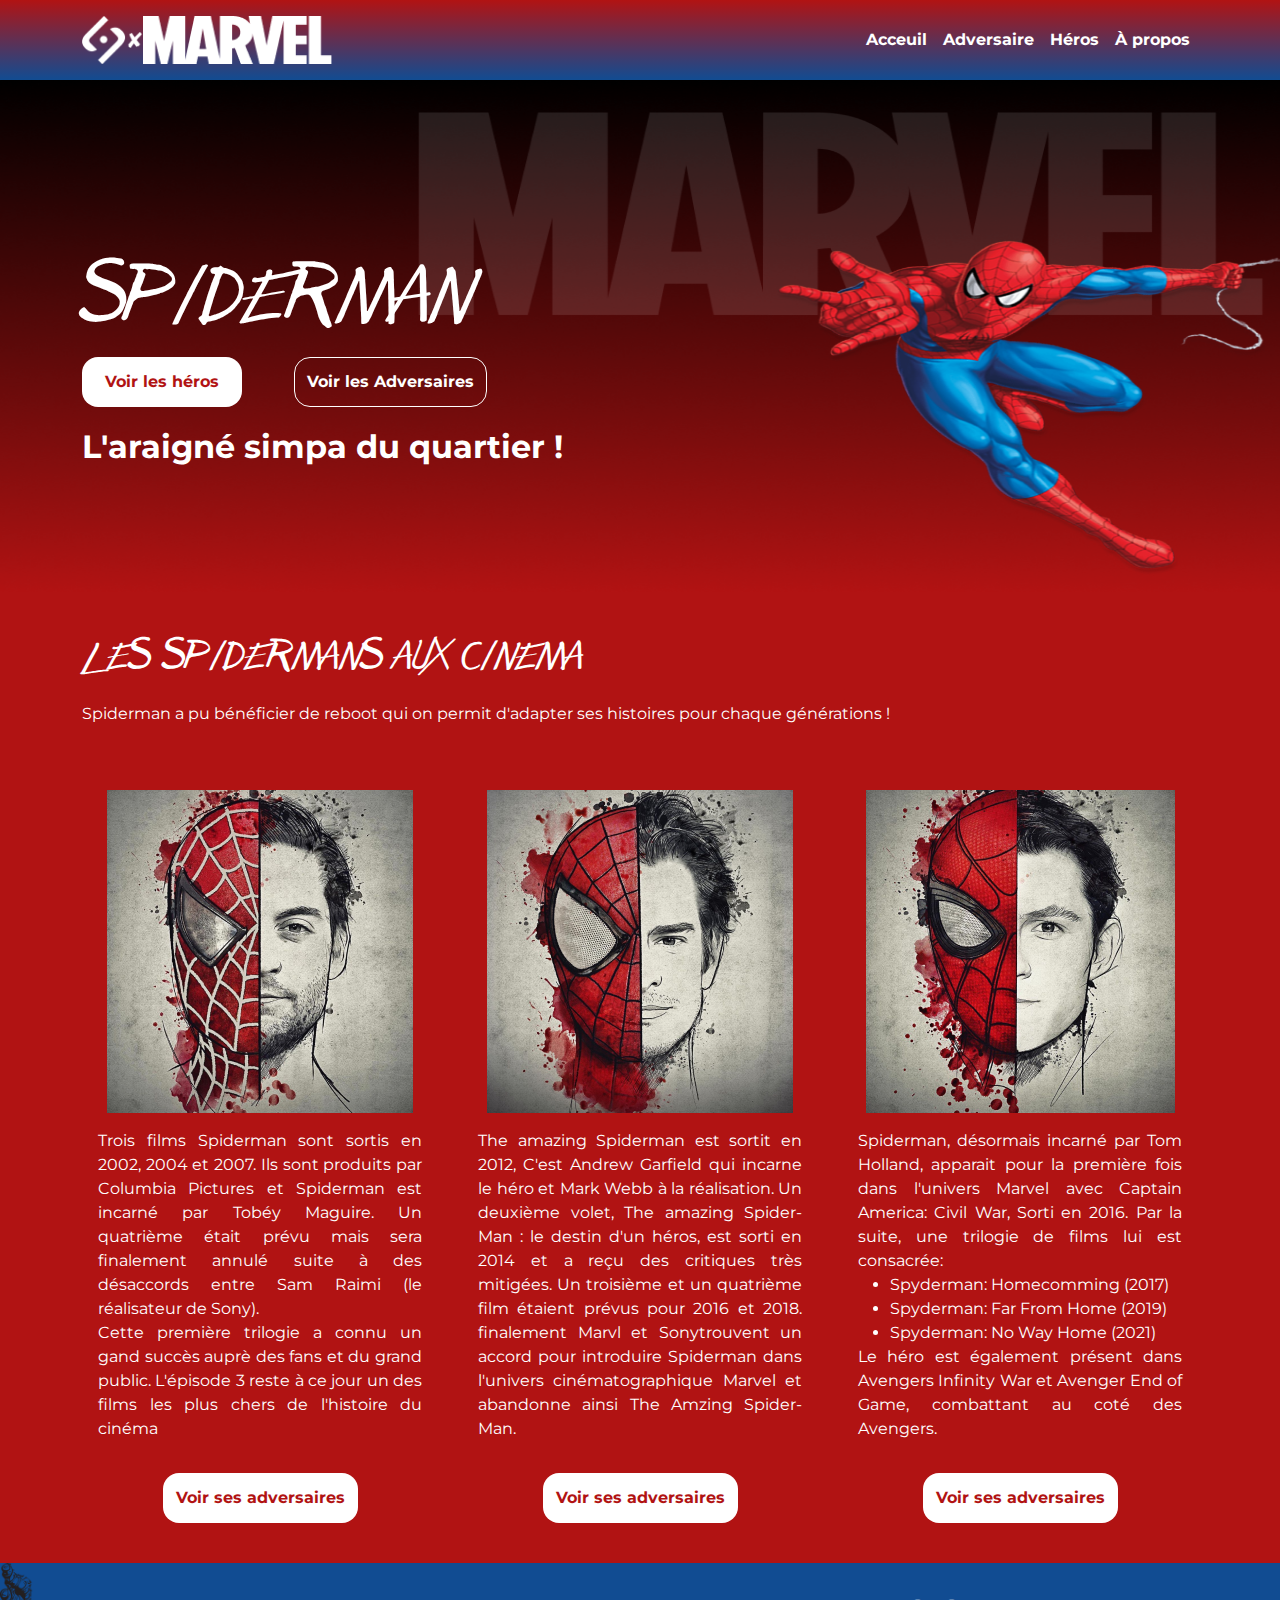
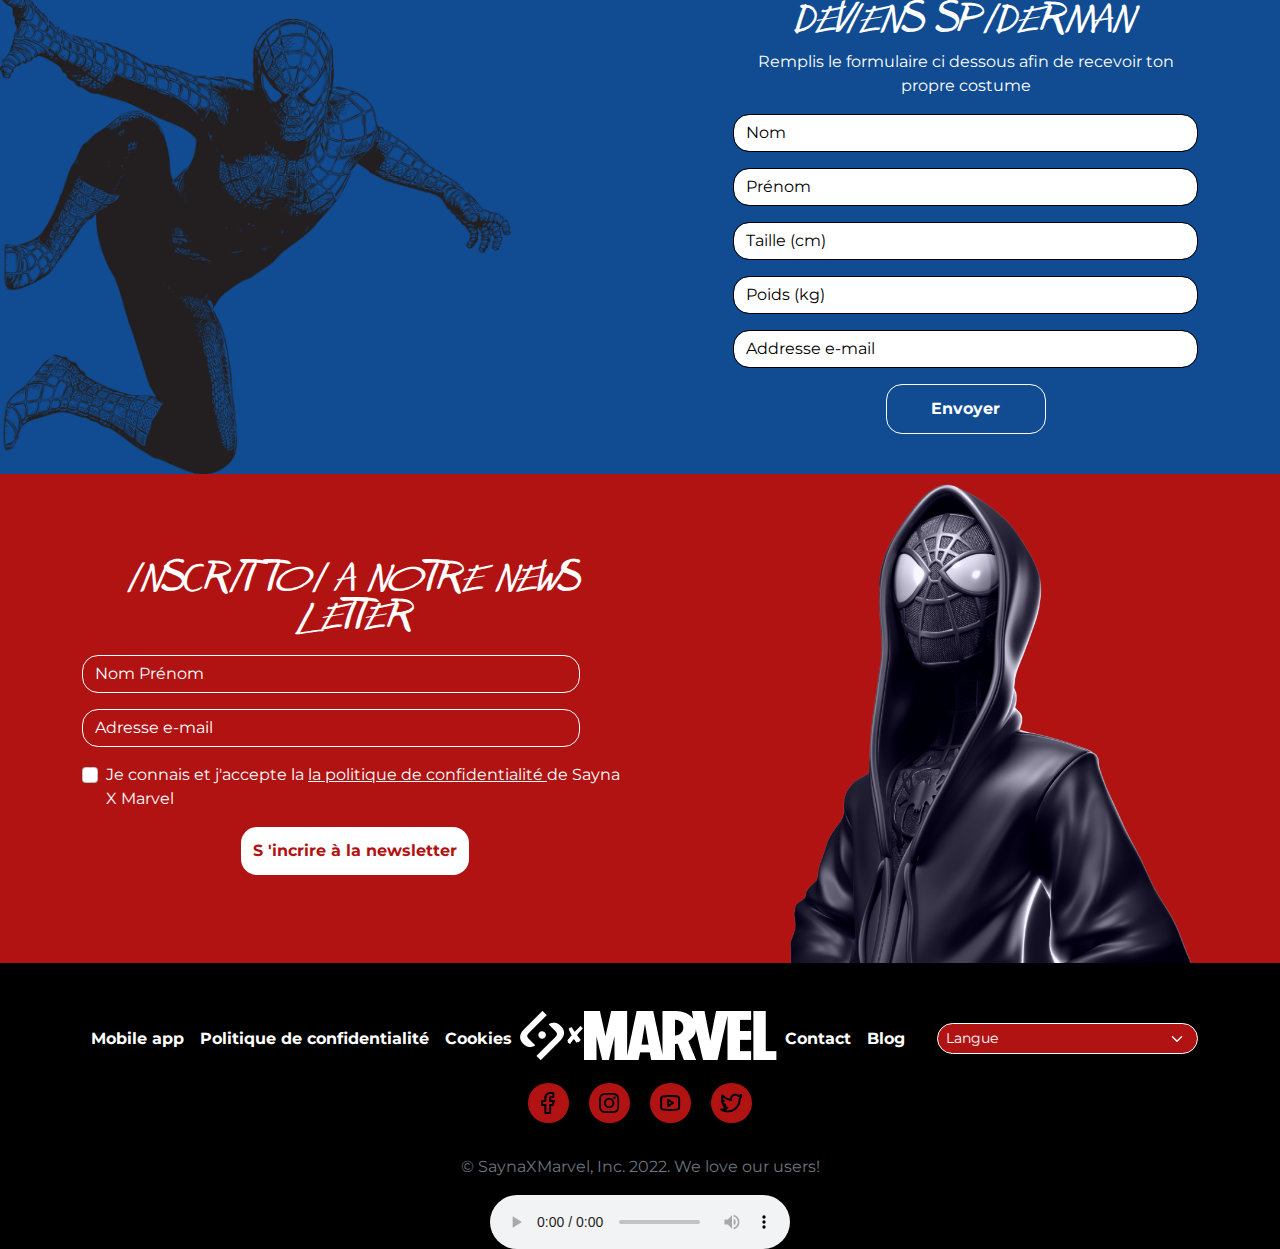
==== commit 0f0db158: "👌 AMELIORATION : lisibilité des code, responsivité." ====
--- a/index.html
+++ b/index.html
@@ -6,9 +6,10 @@
     <meta http-equiv="X-UA-Compatible" content="IE=edge">
     <meta name="viewport" content="width=device-width, initial-scale=1.0">
     <!-- BS5 -->
-    <link rel="stylesheet" href="./assets/bootstrap-5.1.3-dist/css/bootstrap.min.css">
+    <link rel="stylesheet" href="./assets/bootstrap-5.1.3/css/bootstrap.min.css">
     <!-- Custom CSS-->
     <link rel="stylesheet" href="./assets/css/style.css">
+    <link rel="stylesheet" href="./assets/css/index.css">
     <title>Home</title>
 </head>
 
@@ -53,9 +54,9 @@
             <p class="subtitle d-md-none">
                 L'araigné simpa du quartier !
             </p>
-            <div class="my-3 d-inline-flex flex-column flex-md-row">
+            <div class="my-3">
                 <a href="hero.html" class="btn mybtn fw-bold bg-white text-red"> Voir les héros</a>
-                <a href="hero.html" class="btn mybtn fw-bold text-white ms-md-5 border-white border-2 bg-transparent"> Voir les
+                <a href="hero.html" class="btn mybtn fw-bold text-white ms-md-5 border-white border-1 bg-transparent"> Voir les
                     Adversaires</a>
             </div>
             <!-- Desktop version -->
@@ -144,7 +145,7 @@
                     <input class="form-control" type="text" name="taille" id="taille" placeholder="Taille (cm)">
                     <input class="form-control" type="text" name="poids" id="poids" placeholder="Poids (kg)">
                     <input class="form-control" type="email" name="email" id="email" placeholder="Addresse e-mail">
-                    <input class="form-control mybtn bg-transparent text-white fw-bold border-white border-2" type="submit" value="Envoyer">
+                    <input class="form-control mybtn bg-transparent text-white fw-bold border-white border-1" type="submit" value="Envoyer">
                 </form>
             </div>
         </div>
@@ -250,7 +251,7 @@
     </footer>
     <!-- End of  footer -->
     <!-- BS5 JS -->
-    <script src="./assets/bootstrap-5.1.3-dist/js/bootstrap.bundle.min.js"></script>
+    <script src="./assets/bootstrap-5.1.3/js/bootstrap.bundle.min.js"></script>
 </body>
 
 </html>--- a/assets/css/style.css
+++ b/assets/css/style.css
@@ -125,7 +125,7 @@
         /* redefine bs5 Form form-select*/
         color: white;
         border-radius: 1rem;
-        border: 2px solid white;
+        border: 1px solid white;
         background-image: url("select-arrow.svg") !important;
     }
     
@@ -185,194 +185,6 @@
         font-size: 2.5vw;
         font-weight: bold;
     }
-    /***************************************** HOME index.html **************************************/
-    
-    #spiderman {
-        background-size: 100% 100%;
-        background-image: url("../img/Illustration/img1.png");
-    }
-    
-    #spiderCine img {
-        margin: auto;
-        height: auto;
-        display: block;
-        max-width: 100%;
-    }
-    
-    #spiderCine p {
-        text-align: center;
-    }
-    
-    #spiderCine ul {
-        margin: auto;
-        display: block;
-        width: fit-content;
-    }
-    
-    #spiderCine ul li {
-        text-align: center;
-    }
-    
-    #become-spider {
-        background-size: contain;
-        background-position-x: left;
-        background-repeat: no-repeat;
-        background-position-y: center;
-        background-color: var(--color-blue);
-        background-image: url("../img/Illustration/img5.png");
-    }
-    
-    #become-spider input[type="text"],
-    #become-spider input[type="email"] {
-        border: 2px solid black
-    }
-    
-    #become-spider input[type="text"]::placeholder,
-    #become-spider input[type="email"]::placeholder {
-        color: black;
-    }
-    
-    #newsletter {
-        min-height: 30vw;
-        background-size: contain;
-        background-position: right;
-        background-repeat: no-repeat;
-        background-image: url("../img/Illustration/img6.png");
-    }
-    
-    #newsletter input[type="text"],
-    #newsletter input[type="email"] {
-        border: 2px solid white;
-    }
-    
-    #newsletter input[type="text"]::placeholder,
-    #newsletter input[type="email"]::placeholder {
-        color: white
-    }
-    
-    #newsletter .form-check {
-        margin-top: 1rem;
-    }
-    /**********************************************************  ADVERSAIRE *****************************/
-    
-    #vilin {
-        background-size: 100% 100%;
-        background-image: url("../img/Illustration/img7.png");
-    }
-    /* redefine .card and .card-body for adversaire*/
-    
-    #adversaire .card {
-        padding: 2rem;
-    }
-    
-    #adversaire .card-body {
-        color: black;
-        padding: 2rem;
-        border-radius: 0 0 2rem 2rem;
-        border-left: 0.5rem solid rgba(0, 0, 0, 0.8);
-        border-right: 0.5rem solid rgba(0, 0, 0, 0.8);
-        border-bottom: 0.5rem solid rgba(0, 0, 0, 0.8);
-        box-shadow: 0.1rem 0.15rem 0.5rem rgba(0, 0, 0, 0.8);
-    }
-    /****************************** A PROPOS about.html *********************************************/
-    
-    #laToile {
-        background-size: contain;
-        background-position: right;
-        background-color: var(--color-yellow);
-        background-image: url("../img/Illustration/img5alt.png");
-    }
-    
-    #antenne input,
-    #antenne textarea {
-        border: 2px solid white;
-    }
-    
-    #antenne textarea {
-        margin-top: 2rem;
-        border-radius: 1rem;
-    }
-    
-    #antenne input::placeholder,
-    #antenne textarea::placeholder {
-        color: white;
-    }
-    /************************************* HERO *************************************************************/
-    
-    iframe {
-        /*
-        width: 100%;
-        height: auto;
-        min-height: 20vw; */
-        width: 100%;
-        border: none;
-        aspect-ratio: 16/9;
-    }
-    
-    #unHero {
-        background-size: cover;
-        background-image: url("../img/Illustration/img19.png");
-    }
-    
-    #fondation {
-        width: 100%;
-        min-height: 30vw;
-        background-size: cover;
-        background-repeat: no-repeat;
-        background-image: url("../img/Illustration/img20.png");
-    }
-    
-    #fondation>div {
-        top: 10vw;
-        position: relative;
-    }
-    
-    #fondation p {
-        font-size: 2.5vw;
-        font-weight: bold;
-    }
-    
-    #amis1,
-    #amis2 {
-        padding: 0.5rem;
-        width: 60%;
-        margin: auto;
-        display: block;
-    }
-    
-    #lesFilles {
-        display: flex;
-        align-items: center;
-        justify-content: space-evenly;
-    }
-    
-    #lesFilles img {
-        width: 30%;
-    }
-    
-    #avengers {
-        background-size: contain;
-        background-position: right;
-        background-repeat: no-repeat;
-        background-color: var(--color-red);
-        background-image: url("../img/Illustration/img32.png");
-    }
-    
-    #univers {
-        background-size: cover;
-        background-repeat: no-repeat;
-        background-image: url("../img/Illustration/img33.png");
-    }
-    
-    .bg-transparent-blue {
-        background-color: rgba(17, 75, 146, 0.6);
-    }
-    /***************************************  BATMAN bonus.html *************************/
-    
-    #batman {
-        background-size: 100% 100%;
-        background-image: url("../img/Illustration/img35.png");
-    }
     /********************* MEDIA QUERIES ************************** */
     
     @media screen and (min-width: 576px) {
@@ -406,20 +218,8 @@
             border-bottom: initial;
         }
         .main-title {
-            margin-top: 4.7rem;
+            margin-top: 5rem;
             max-height: 429px;
-        }
-        #spiderCine p {
-            text-align: justify;
-            text-justify: distribute-all-lines;
-        }
-        #spiderCine ul {
-            margin: auto;
-            display: block;
-            width: fit-content;
-        }
-        #spiderCine ul li {
-            text-align: center;
         }
         .footer-nav {
             margin: 0;
@@ -430,50 +230,6 @@
             list-style-type: none;
             justify-content: center;
         }
-        #amis1 {
-            width: 60%;
-            padding: 0;
-            display: block;
-            margin-left: 0;
-        }
-        #amis2 {
-            width: 65%;
-            padding: 0;
-            margin-left: 35%;
-            margin-top: -15%;
-        }
-        #lesFilles {
-            display: flex;
-            flex-wrap: wrap;
-            align-items: center;
-            align-content: center;
-            justify-content: space-evenly;
-        }
-        #lesFilles img {
-            width: 45%;
-            height: auto;
-        }
-        #adversaire .card {
-            transition: all 1s ease;
-        }
-        #adversaire .card:hover {
-            z-index: 2;
-            position: relative;
-            transform: scale(1.3);
-        }
-        #adversaire .card:hover .card-body {
-            color: white;
-            background-color: black;
-            border-radius: 0 0 2rem 2rem;
-            border-left: 0.5rem solid white;
-            border-right: 0.5rem solid white;
-            border-bottom: 0.5rem solid white;
-            box-shadow: 0.25rem 0.25rem 0.5rem rgba(0, 0, 0, 0.8);
-        }
-        .text-md-justify {
-            text-align: justify;
-            text-justify: distribute-all-lines;
-        }
     }
     /*LG*/
     
--- a/assets/css/index.css
+++ b/assets/css/index.css
@@ -0,0 +1,106 @@
+    #spiderman {
+        background-size: 100% 100%;
+        background-image: url("../img/Illustration/img1.png");
+    }
+    
+    #spiderCine img {
+        margin: auto;
+        height: auto;
+        display: block;
+        max-width: 100%;
+    }
+    
+    #spiderCine p {
+        text-align: center;
+    }
+    
+    #spiderCine ul {
+        margin: auto;
+        display: block;
+        width: fit-content;
+    }
+    
+    #spiderCine ul li {
+        text-align: center;
+    }
+    
+    #become-spider {
+        background-size: contain;
+        background-position-x: left;
+        background-repeat: no-repeat;
+        background-position-y: center;
+        background-color: var(--color-blue);
+        background-image: url("../img/Illustration/img5.png");
+    }
+    
+    #become-spider input[type="text"],
+    #become-spider input[type="email"] {
+        border: 1px solid black
+    }
+    
+    #become-spider input[type="text"]::placeholder,
+    #become-spider input[type="email"]::placeholder {
+        color: black;
+    }
+    
+    #newsletter {
+        min-height: 30vw;
+        background-size: contain;
+        background-position: 250%;
+        background-size: 80% 100%;
+        background-repeat: no-repeat;
+        background-image: url("../img/Illustration/img6.png");
+    }
+    
+    #newsletter input[type="text"],
+    #newsletter input[type="email"] {
+        border: 1px solid white;
+    }
+    
+    #newsletter input[type="text"]::placeholder,
+    #newsletter input[type="email"]::placeholder {
+        color: white
+    }
+    
+    #newsletter .form-check {
+        margin-top: 1rem;
+    }
+    
+    @media screen and (max-width:375px) {
+        #spiderman {
+            max-height: max-content;
+        }
+        #spiderman .container div {
+            display: flex;
+            align-items: center;
+            padding-top: 0.75rem;
+            flex-direction: column;
+            padding-bottom: 0.75rem;
+        }
+        #spiderman .container div a {
+            font-size: small;
+            margin-top: 0.5rem;
+        }
+    }
+    
+    @media screen and (min-width:768px) {
+        #spiderCine p {
+            text-align: justify;
+            text-justify: distribute-all-lines;
+        }
+        #spiderCine ul {
+            margin-left: 0;
+            display: block;
+            width: fit-content;
+        }
+        #spiderCine ul li {
+            text-align: justify;
+        }
+        #newsletter {
+            min-height: 30vw;
+            background-size: contain;
+            background-position: right;
+            background-repeat: no-repeat;
+            background-image: url("../img/Illustration/img6.png");
+        }
+    }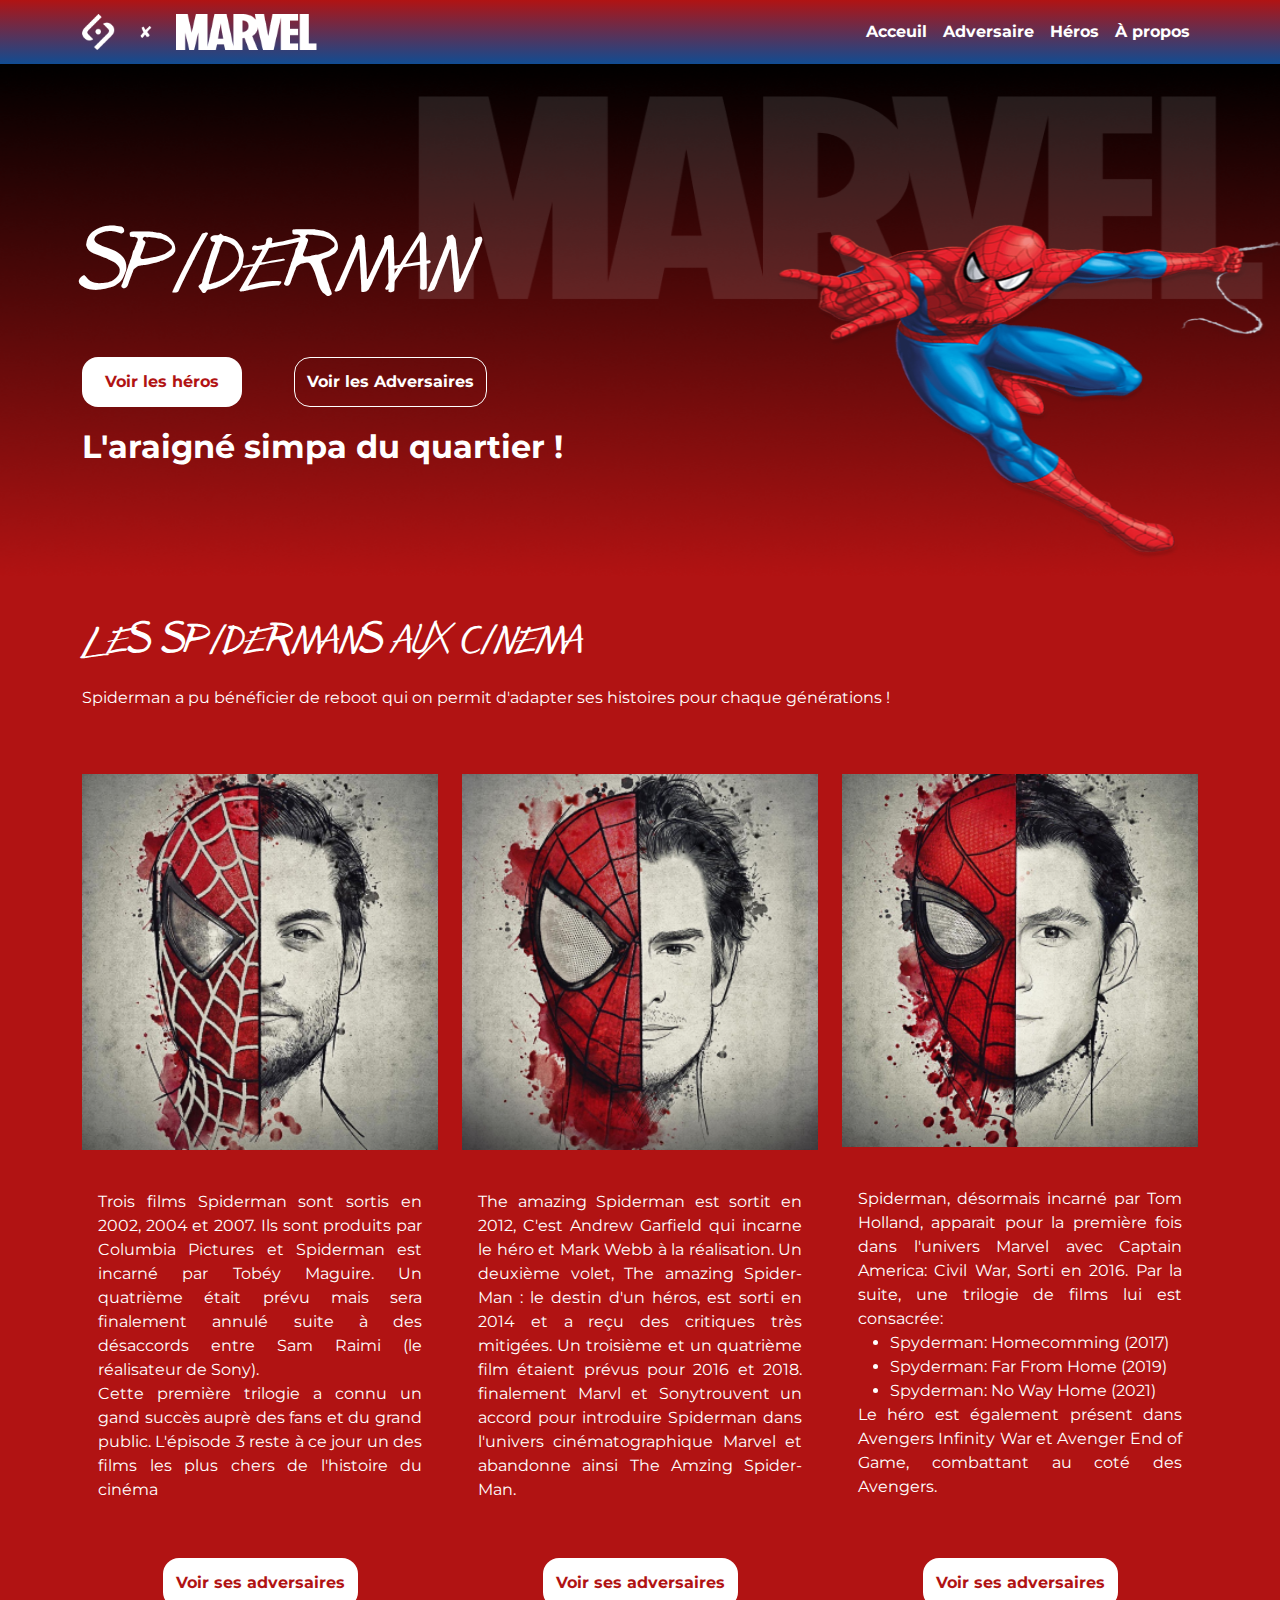
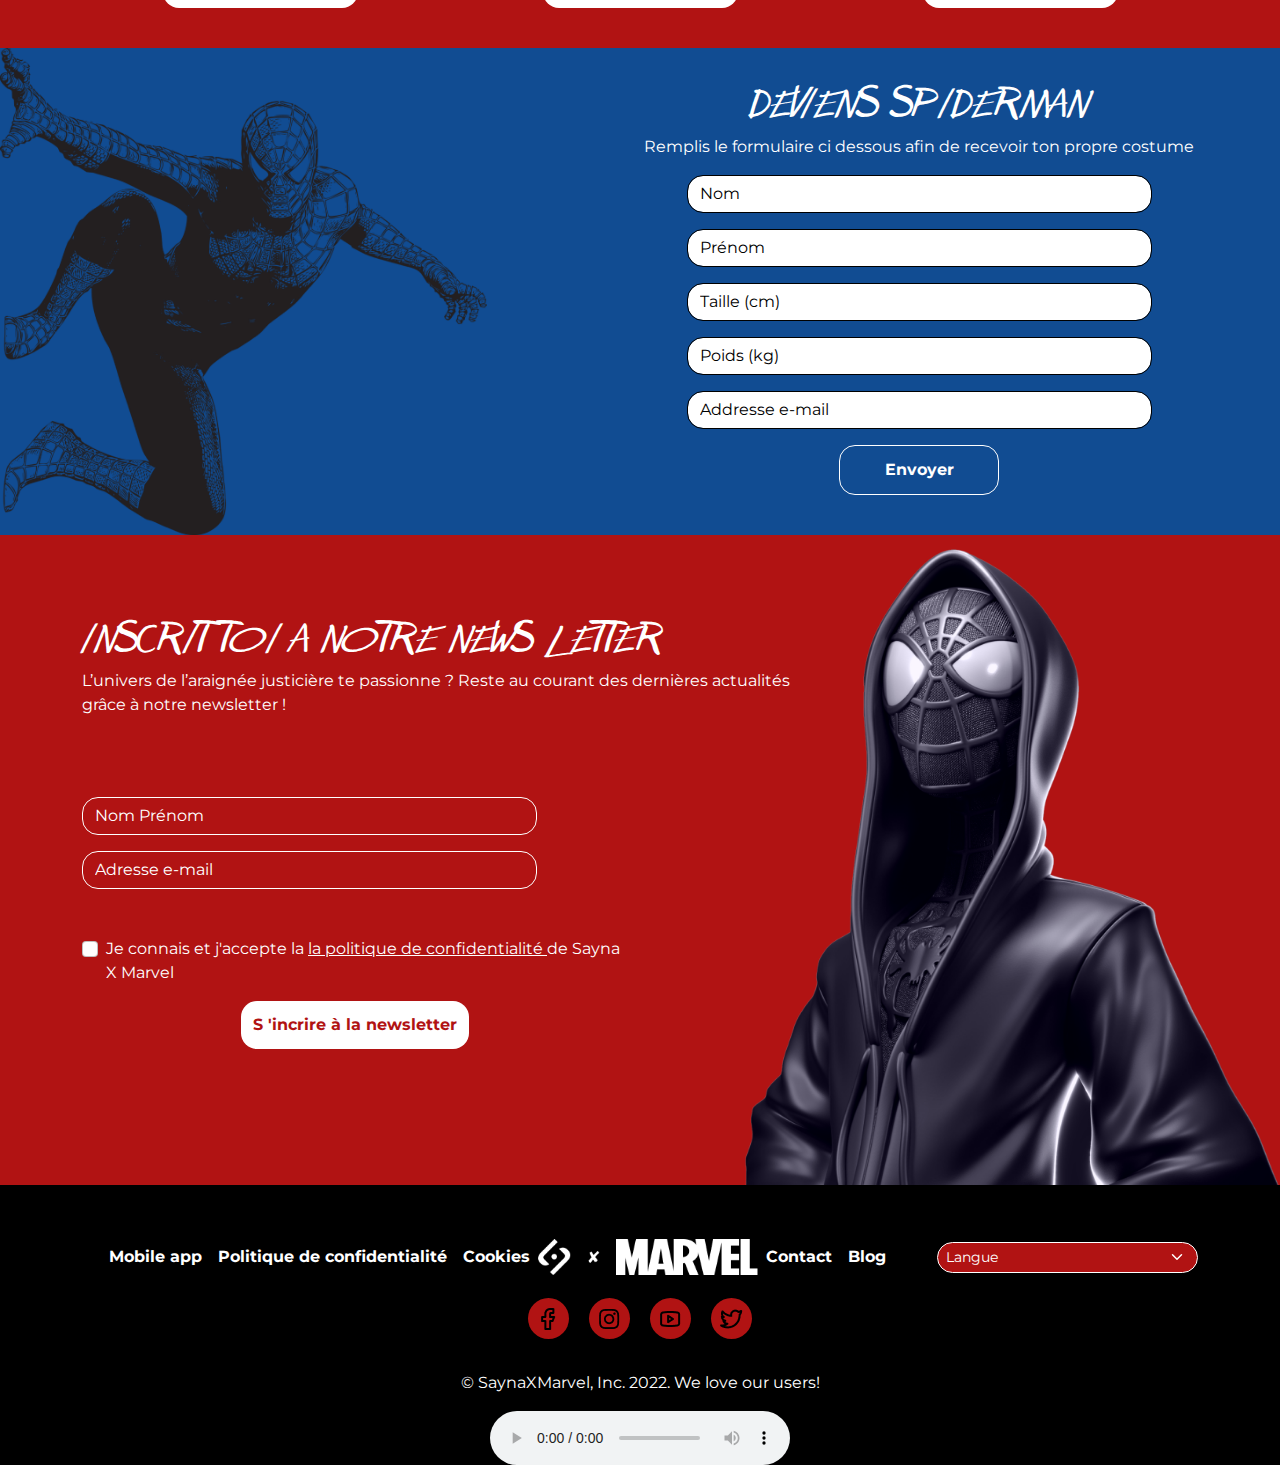
==== commit 5295644d: "👌 AJUSTEMENT des petits details." ====
--- a/index.html
+++ b/index.html
@@ -14,17 +14,15 @@
 </head>
 
 <body class="bg-red">
-    <!-- Header and Navigation bar -->
+    <!-- Header -->
     <header>
         <nav class="navbar navbar-expand-md">
             <div class="container">
-                <a href="index.html" class="navbar-brand d-inline-flex align-items-center justify-content-evenly">
+                <a href="bonus.html" class="navbar-brand d-inline-flex align-items-center justify-content-evenly">
                     <img class="h-75" src="./assets/img/Logo/logo1.png" alt="logo-sayna">
-                    <img class="h-25" src="./assets/img/Logo/logo2.png" alt="logo-x">
+                    <img class="h-25 px-2 px-md-4" src="./assets/img/Logo/logo2.png" alt="logo-x">
                     <img class="h-75" src="./assets/img/Logo/logo3.png" alt="logo-Marvel">
                 </a>
-
-
 
                 <!-- Togle button for mobile-->
                 <button class="navbar-toggler" type="button" data-bs-toggle="collapse" data-bs-target="#main-nav" aria-controls="main-nav" aria-expanded="false" aria-label="Toggle navigation">
@@ -54,7 +52,7 @@
             <p class="subtitle d-md-none">
                 L'araigné simpa du quartier !
             </p>
-            <div class="my-3">
+            <div class="mb-3 mt-md-5">
                 <a href="hero.html" class="btn mybtn fw-bold bg-white text-red"> Voir les héros</a>
                 <a href="hero.html" class="btn mybtn fw-bold text-white ms-md-5 border-white border-1 bg-transparent"> Voir les
                     Adversaires</a>
@@ -81,8 +79,8 @@
             <div class="row">
                 <!-- Spyder 1-->
                 <div class="col-md-4  card py-25">
-                    <img src="./assets/img/Illustration/img3.png" alt="Tobéy Maguire">
-                    <div class="card-body">
+                    <img class="img-fluid" src="./assets/img/Illustration/img3.png" alt="Tobéy Maguire">
+                    <div class="card-body my-4">
                         <p class="mb-0">
                             Trois films Spiderman sont sortis en 2002, 2004 et 2007. Ils sont produits par Columbia Pictures et Spiderman est incarné par Tobéy Maguire. Un quatrième était prévu mais sera finalement annulé suite à des désaccords entre Sam Raimi (le réalisateur de
                             Sony).
@@ -96,8 +94,8 @@
                 </div>
                 <!-- Spyder 2-->
                 <div class="col-md-4 card py-25">
-                    <img src="./assets/img/Illustration/img2.png" alt="Andrew Garfield">
-                    <div class="card-body">
+                    <img class="img-fluid" src="./assets/img/Illustration/img2.png" alt="Andrew Garfield">
+                    <div class="card-body my-4">
                         <p>
                             The amazing Spiderman est sortit en 2012, C'est Andrew Garfield qui incarne le héro et Mark Webb à la réalisation. Un deuxième volet, The amazing Spider-Man : le destin d'un héros, est sorti en 2014 et a reçu des critiques très mitigées. Un troisième
                             et un quatrième film étaient prévus pour 2016 et 2018. finalement Marvl et Sonytrouvent un accord pour introduire Spiderman dans l'univers cinématographique Marvel et abandonne ainsi The Amzing Spider-Man.
@@ -108,8 +106,8 @@
                 </div>
                 <!-- Spyder 3-->
                 <div class="col-md-4 card py-25">
-                    <img src="./assets/img/Illustration/img4.png" alt="Tom Halland">
-                    <div class="card-body">
+                    <img class="img-fluid" src="./assets/img/Illustration/img4.png" alt="Tom Halland">
+                    <div class="card-body my-4">
                         <p class="m-0">
                             Spiderman, désormais incarné par Tom Holland, apparait pour la première fois dans l'univers Marvel avec Captain America: Civil War, Sorti en 2016. Par la suite, une trilogie de films lui est consacrée:
                         </p>
@@ -134,12 +132,12 @@
     <!-- Become Spiderman -->
     <section id="become-spider">
         <div class="container py-25">
-            <div class="col-md-5 mx-auto me-md-0">
+            <div class="col-md-6 mx-auto me-md-0">
                 <h2 class="font-spider text-center">DEVIENS SPIDERMAN</h2>
                 <p class=" text-center">
                     Remplis le formulaire ci dessous afin de recevoir ton propre costume
                 </p>
-                <form action="." method="post">
+                <form class="col-md-10 mx-auto" action="." method="post">
                     <input class="form-control" type="text" name="nom" id="nom" placeholder="Nom">
                     <input class="form-control" type="text" name="prenom" id="prenom" placeholder="Prénom">
                     <input class="form-control" type="text" name="taille" id="taille" placeholder="Taille (cm)">
@@ -153,15 +151,18 @@
     <!-- end of become Spider-->
 
     <!-- NewsLetter-->
-    <section id="newsletter" class="d-flex align-items-start py-5">
+    <section id="newsletter" class="d-flex  align-items-start py-5">
         <div class="container py-25">
             <div class="row">
-                <div class="col-md-6 mx-auto ms-md-0">
-                    <h2 class="font-spider text-center">
+                <div class="col-12 col-md-8 ms-md-0 text-center text-md-start ">
+                    <h2 class="font-spider">
                         INSCRIT TOI A NOTRE NEWS LETTER
                     </h2>
+                    <p> L’univers de l’araignée justicière te passionne ? Reste au courant des dernières actualités grâce à notre newsletter ! </p>
+                </div>
+                <div class=" col-8 col-md-6  ms-md-0 my-5">
                     <form action="." method="post">
-                        <div class="pe-md-5">
+                        <div class="col-md-10 mb-5">
                             <input class="form-control bg-transparent" type="text" name="nomPrenom" id="nomPrenom" placeholder="Nom Prénom">
                             <input class="form-control bg-transparent" type="email" name="email2" id="email2" placeholder="Adresse e-mail">
                         </div>
@@ -188,12 +189,11 @@
                         <li class="nav-item"><a class="nav-link" href="#">Politique de confidentialité</a></li>
                         <li class="nav-item"><a class="nav-link" href="#"> Cookies</a></li>
                         <li class="nav-item d-none d-md-block">
-                            <a href="index.html">
-                                <span class="d-inline-flex align-items-center justify-content-evenly">
-                                    <img class="h-75" src="./assets/img/Logo/logo1.png" alt="logo-sayna">
-                                    <img class="h-25" src="./assets/img/Logo/logo2.png" alt="logo-x">
-                                    <img class="h-75" src="./assets/img/Logo/logo3.png" alt="logo-Marvel">
-                                </span>
+                            <!-- Fogo for Web-->
+                            <a href="bonus.html" class="navbar-brand d-inline-flex align-items-center justify-content-evenly ">
+                                <img class="h-75" src="./assets/img/Logo/logo1.png" alt="logo-sayna">
+                                <img class="h-25 px-3" src="./assets/img/Logo/logo2.png" alt="logo-x">
+                                <img class="h-75" src="./assets/img/Logo/logo3.png" alt="logo-Marvel">
                             </a>
                         </li>
                         <li class="nav-item"><a class="nav-link" href="./about.html">Contact</a></li>
@@ -211,12 +211,13 @@
                 </div>
             </div>
 
-            <div class="d-inline-flex align-items-center justify-content-evenly d-block d-md-none">
-                <span>
-                    <img class="h-75" src="./assets/img/Logo/logo1.png" alt="logo-sayna" />
-                    <img class="h-25" src="./assets/img/Logo/logo2.png" alt="logo-x" />
-                    <img class="h-75" src="./assets/img/Logo/logo3.png" alt="logo-Marvel" />
-                </span>
+            <!--Logo for Mobile -->
+            <div class="d-md-none mx-auto">
+                <a href="index.html" class="navbar-brand d-inline-flex align-items-center justify-content-evenly">
+                    <img class="h-75" src="./assets/img/Logo/logo1.png" alt="logo-sayna">
+                    <img class="h-25 px-2" src="./assets/img/Logo/logo2.png" alt="logo-x">
+                    <img class="h-75" src="./assets/img/Logo/logo3.png" alt="logo-Marvel">
+                </a>
             </div>
 
             <!-- Footer Social Media-->
@@ -243,7 +244,7 @@
                 </li>
             </ul>
         </nav>
-        <p class="text-center text-muted mt-3">&copy; SaynaXMarvel, Inc. 2022. We love our users!</p>
+        <p class="text-center mt-3">&copy; SaynaXMarvel, Inc. 2022. We love our users!</p>
         <audio class="d-block mx-auto" loop controls autoplay>
             <source src="./assets/media/audio/audio1.mp3">
             Votre navigateur ne supporte pas l'élément <code>audio</code>
--- a/assets/css/style.css
+++ b/assets/css/style.css
@@ -69,6 +69,10 @@
         border-radius: 1rem;
     }
     
+    input[type="submit"]:hover {
+        background-color: black!important;
+    }
+    
     .py-25 {
         padding-top: 2.5rem;
         padding-bottom: 2.5rem;
@@ -76,19 +80,22 @@
     /* HEADER AND FOOTER*/
     
     header {
-        position: absolute;
         top: 0rem;
         width: 100%;
+        z-index: 10;
+        position: absolute;
+    }
+    
+    footer .navbar-brand {
+        margin: 0;
+        padding: 0;
+        height: 3rem;
     }
     
     header .navbar-brand {
         margin: 0;
         padding: 0;
         height: 2rem;
-    }
-    
-    .navbar-brand img {
-        height: 100%;
     }
     
     .navbar-toggler-icon {
@@ -96,14 +103,18 @@
         background-image: url("dots.svg");
     }
     
-    .collapse {
-        background-color: black;
-    }
-    
-    .collapse li {
-        text-align: right;
+    .show li {
+        width: 100%;
         padding-right: 2rem;
         border-bottom: 1px solid white;
+        transition: all 0.5s ease;
+    }
+    
+    .navbar-collapse.show {
+        z-index: 3;
+        text-align: end;
+        transition: all 1s ease;
+        background-image: linear-gradient(var(--color-red), var(--color-blue));
     }
     /* Icon size */
     
@@ -129,21 +140,6 @@
         background-image: url("select-arrow.svg") !important;
     }
     
-    dl dt,
-    dl dd {
-        display: inline;
-    }
-    
-    dl dd::after {
-        content: "\a";
-        white-space: pre-line;
-    }
-    
-    .card {
-        border: none;
-        background-color: inherit;
-    }
-    
     footer .nav-item .nav-link {
         margin-bottom: 0.5rem;
     }
@@ -169,7 +165,8 @@
     .main-title {
         display: flex;
         min-height: 40vw;
-        max-height: 150px;
+        max-height: 328px;
+        height: auto;
         padding-top: 5rem;
         align-items: center;
         height: auto !important;
@@ -182,24 +179,32 @@
     }
     
     .main-title .subtitle {
-        font-size: 2.5vw;
+        font-size: clamp(12px, 2.5vw, 2rem);
         font-weight: bold;
     }
+    
+    dl dt,
+    dl dd {
+        display: inline;
+    }
+    
+    dl dd::after {
+        content: "\a";
+        white-space: pre-line;
+    }
+    
+    .card {
+        border: none;
+        background-color: inherit;
+    }
     /********************* MEDIA QUERIES ************************** */
-    
-    @media screen and (min-width: 576px) {
-        .main-title {
-            max-height: 328px;
-        }
-    }
     /* MD */
     
     @media screen and (min-width: 768px) {
         header {
             top: 0;
             width: 100%;
-            position: fixed;
-            z-index: 10;
+            position: sticky;
         }
         header:hover {
             background-image: linear-gradient(var(--color-red), var(--color-blue));
@@ -207,7 +212,7 @@
         header .navbar-brand {
             margin: 0;
             padding: 0;
-            height: 4rem;
+            height: 3rem;
         }
         .collapse {
             background-color: initial;
@@ -217,8 +222,11 @@
             padding-right: initial;
             border-bottom: initial;
         }
-        .main-title {
-            margin-top: 5rem;
+        .text-md-justify {
+            text-align: justify!important;
+            text-justify: inter-word;
+        }
+        .main-title {
             max-height: 429px;
         }
         .footer-nav {
--- a/assets/css/index.css
+++ b/assets/css/index.css
@@ -2,13 +2,15 @@
         background-size: 100% 100%;
         background-image: url("../img/Illustration/img1.png");
     }
-    
+    /*
     #spiderCine img {
         margin: auto;
         height: auto;
         display: block;
         max-width: 100%;
     }
+    
+    */
     
     #spiderCine p {
         text-align: center;
@@ -45,9 +47,8 @@
     
     #newsletter {
         min-height: 30vw;
-        background-size: contain;
-        background-position: 250%;
-        background-size: 80% 100%;
+        background-position: 250% 100%;
+        background-size: 80% 70%;
         background-repeat: no-repeat;
         background-image: url("../img/Illustration/img6.png");
     }
@@ -67,14 +68,8 @@
     }
     
     @media screen and (max-width:375px) {
-        #spiderman {
-            max-height: max-content;
-        }
         #spiderman .container div {
-            display: flex;
-            align-items: center;
             padding-top: 0.75rem;
-            flex-direction: column;
             padding-bottom: 0.75rem;
         }
         #spiderman .container div a {
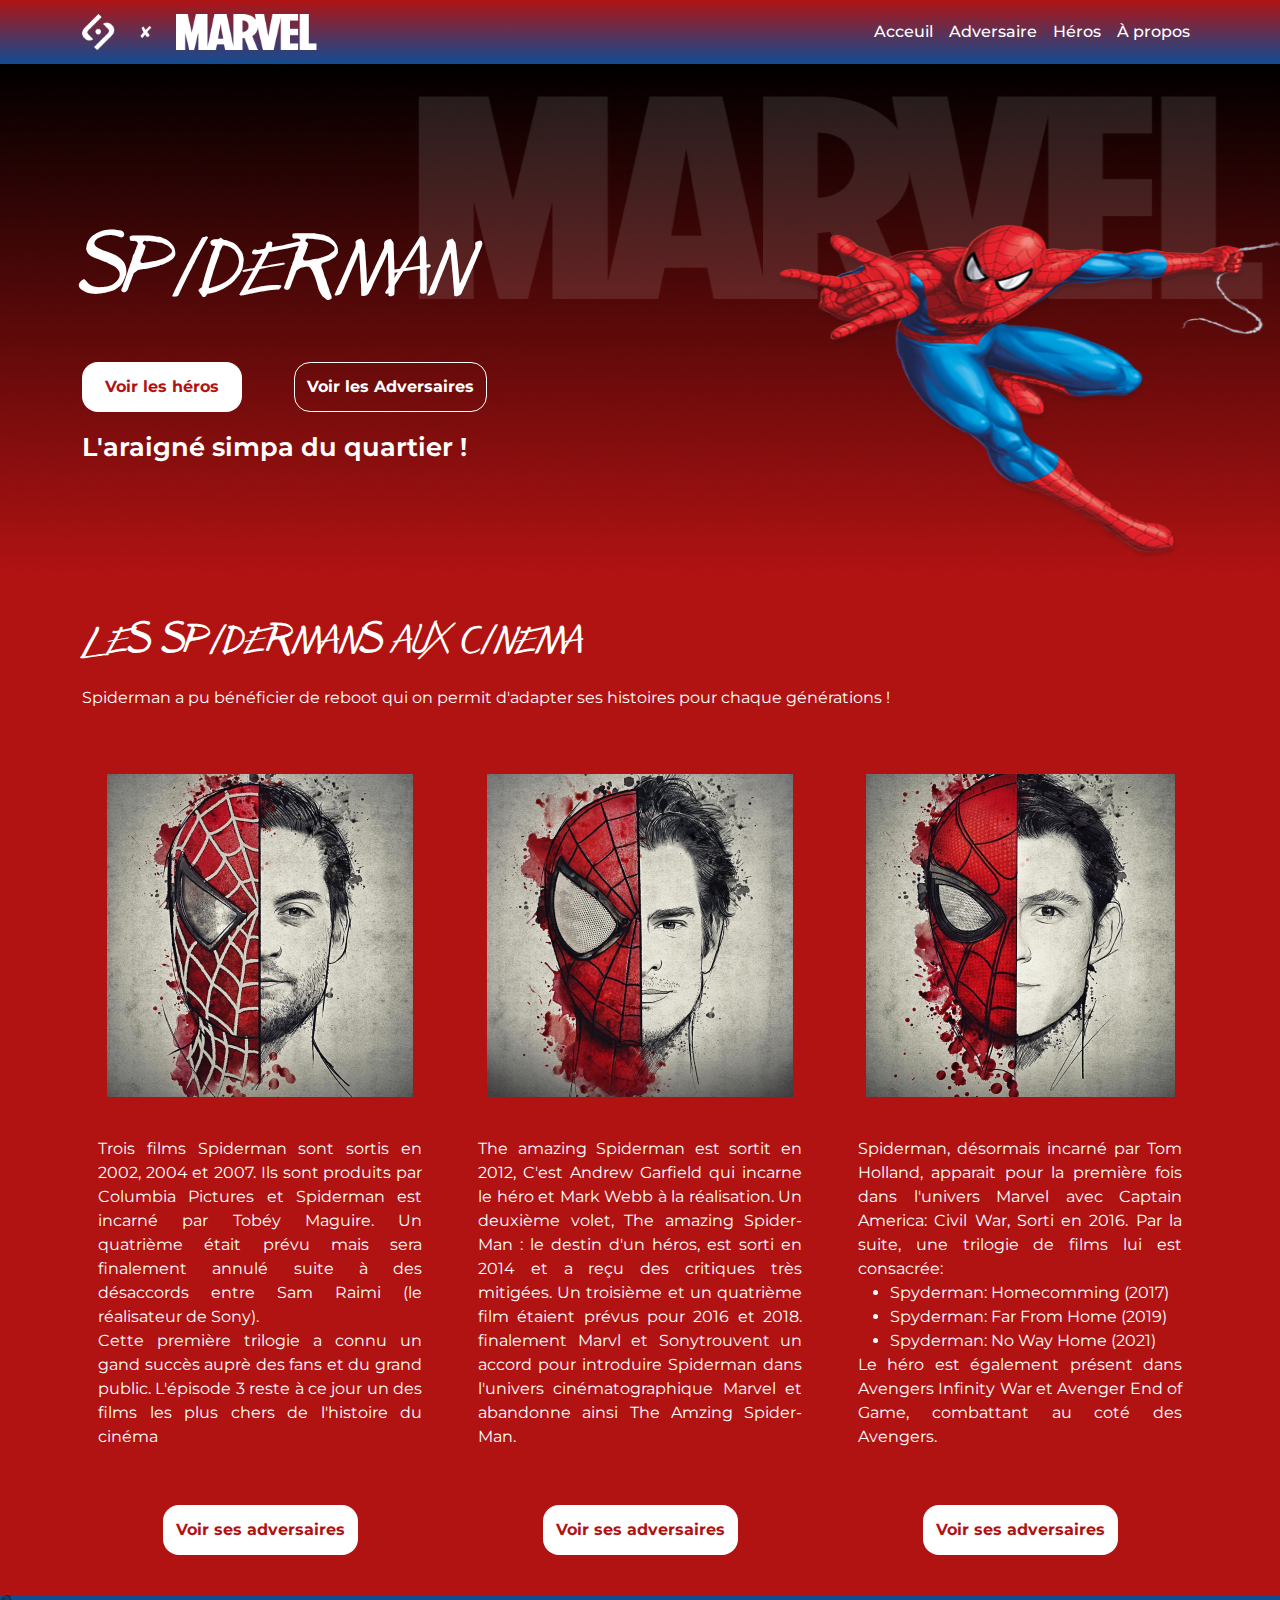
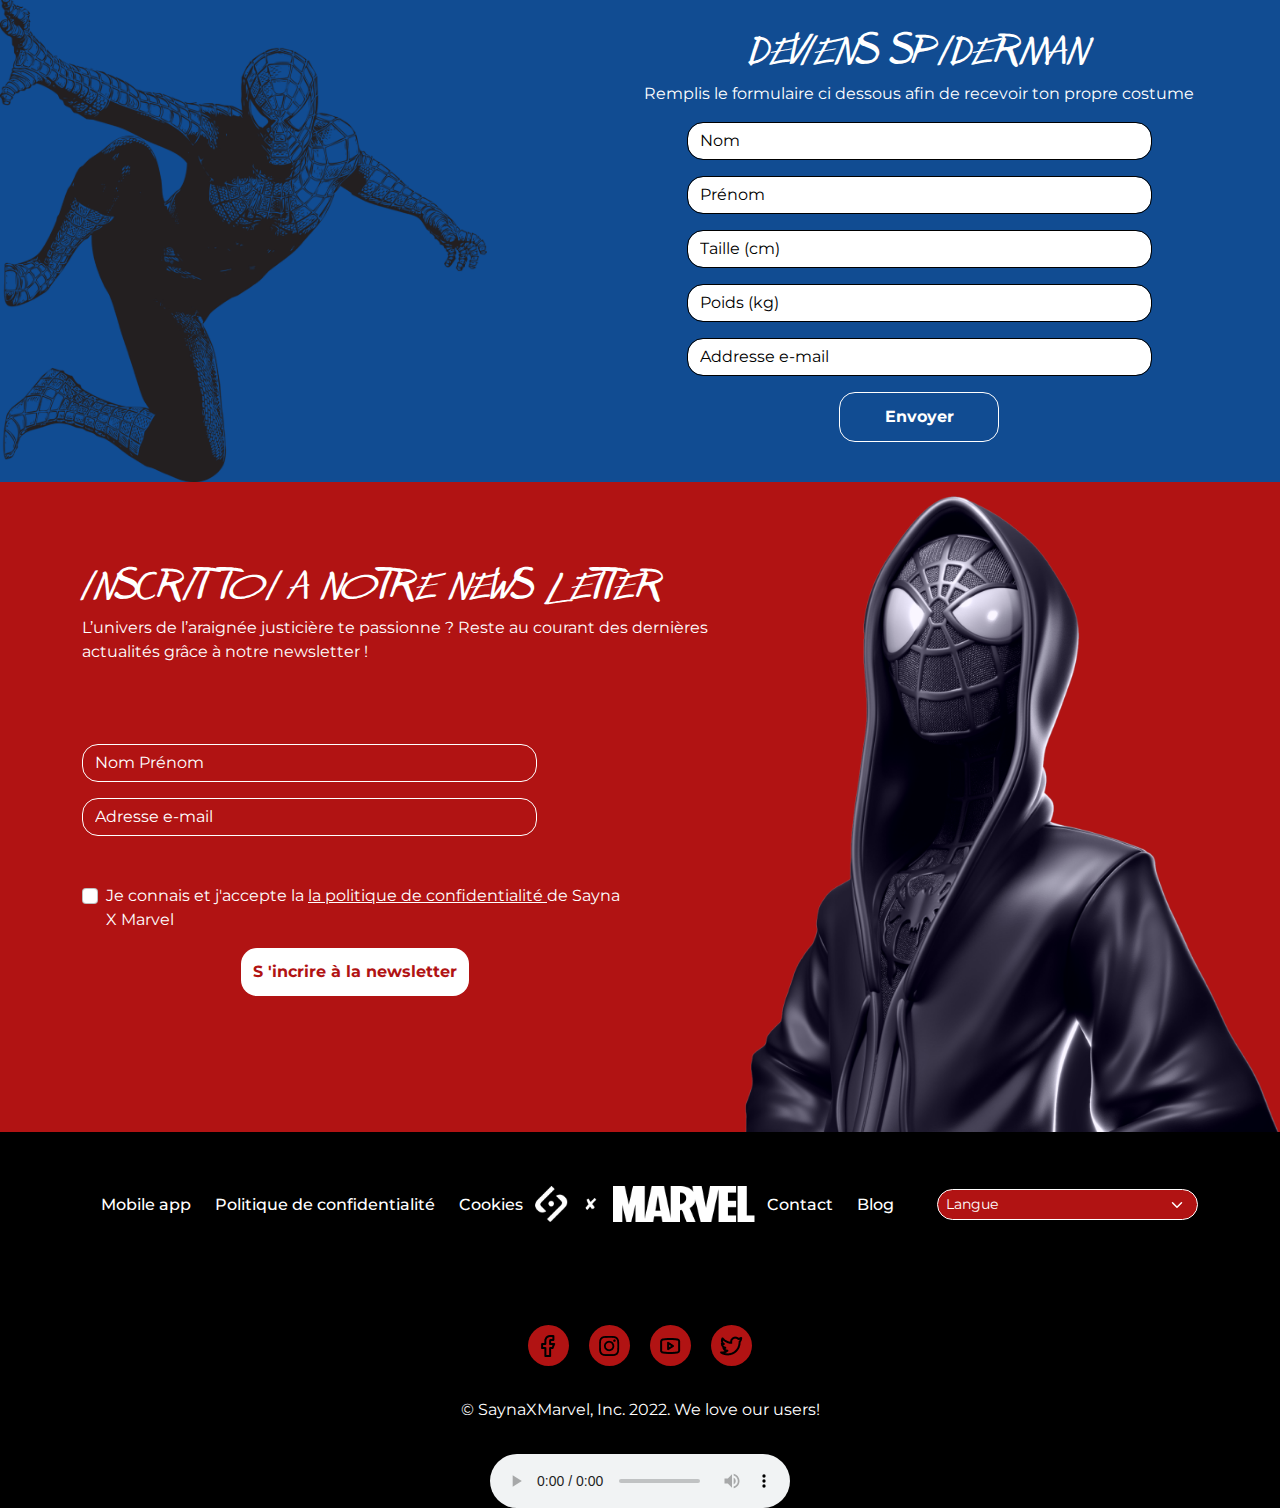
==== commit f83cf1ee: "🚀 AVANCEMENT: ajustement et Finalisation." ====
--- a/index.html
+++ b/index.html
@@ -154,7 +154,7 @@
     <section id="newsletter" class="d-flex  align-items-start py-5">
         <div class="container py-25">
             <div class="row">
-                <div class="col-12 col-md-8 ms-md-0 text-center text-md-start ">
+                <div class="col-12 col-md-7 text-center text-md-start ">
                     <h2 class="font-spider">
                         INSCRIT TOI A NOTRE NEWS LETTER
                     </h2>
@@ -180,9 +180,9 @@
         </div>
     </section>
     <!-- Footer -->
-    <footer class="bg-black">
+    <footer>
         <nav class="d-flex flex-column pt-5">
-            <div class="container">
+            <div class="container mb-5">
                 <div class="row align-items-md-center">
                     <ul class="footer-nav col-7 col-md-9">
                         <li class="nav-item"><a class="nav-link" href="#">Mobile app</a></li>
@@ -221,7 +221,7 @@
             </div>
 
             <!-- Footer Social Media-->
-            <ul class="list-inline text-center mt-3">
+            <ul class="list-inline text-center pt-5">
                 <li class="list-inline-item px-1">
                     <a class="bg-red d-inline-block rounded-circle p-2" href="#">
                         <img class="ic-1" src="./assets/img/Logo/logof.png" alt="Facebook icon">
@@ -244,7 +244,7 @@
                 </li>
             </ul>
         </nav>
-        <p class="text-center mt-3">&copy; SaynaXMarvel, Inc. 2022. We love our users!</p>
+        <p class="text-center py-3">&copy; SaynaXMarvel, Inc. 2022. We love our users!</p>
         <audio class="d-block mx-auto" loop controls autoplay>
             <source src="./assets/media/audio/audio1.mp3">
             Votre navigateur ne supporte pas l'élément <code>audio</code>
--- a/assets/css/style.css
+++ b/assets/css/style.css
@@ -48,7 +48,7 @@
     
     .text-justify {
         text-align: justify;
-        text-justify: distribute-all-lines;
+        text-justify: inter-word;
     }
     
     .font-spider {
@@ -69,7 +69,9 @@
         border-radius: 1rem;
     }
     
+    a.mybtn:hover,
     input[type="submit"]:hover {
+        color: white;
         background-color: black!important;
     }
     
@@ -86,6 +88,13 @@
         position: absolute;
     }
     
+    footer {
+        /* To delete empty space after the footer */
+        display: flex;
+        flex-direction: column;
+        background-color: black;
+    }
+    
     footer .navbar-brand {
         margin: 0;
         padding: 0;
@@ -96,12 +105,18 @@
         margin: 0;
         padding: 0;
         height: 2rem;
+    }
+    /* mobile navbar */
+    
+    .navbar-toggler:focus {
+        box-shadow: none;
     }
     
     .navbar-toggler-icon {
         /* Redefine bs5 navbar-toggler-icon*/
         background-image: url("dots.svg");
     }
+    /* Mobile collapsed menu */
     
     .show li {
         width: 100%;
@@ -116,7 +131,7 @@
         transition: all 1s ease;
         background-image: linear-gradient(var(--color-red), var(--color-blue));
     }
-    /* Icon size */
+    /* Icon size on footer */
     
     .is-1 {
         width: 2.5rem;
@@ -149,7 +164,7 @@
         /*redefine bs5 nav-item|link*/
         margin: 0;
         color: white;
-        font-weight: 700;
+        font-weight: 500;
     }
     
     footer .nav-item:hover .nav-link,
@@ -158,15 +173,15 @@
     }
     
     footer a.nav-link {
-        padding: 0.5rem 0.5rem;
+        padding: 0.5rem 0.75rem;
     }
     /* The top big title with backgroud image*/
     
     .main-title {
+        height: auto;
         display: flex;
         min-height: 40vw;
-        max-height: 328px;
-        height: auto;
+        max-height: 400px;
         padding-top: 5rem;
         align-items: center;
         height: auto !important;
@@ -174,14 +189,15 @@
     }
     
     .main-title h1.title-1 {
-        font-size: 5vw;
+        font-size: clamp(20px, 5vw, 100px);
         font-family: "Spiderman", sans-serif;
     }
     
     .main-title .subtitle {
-        font-size: clamp(12px, 2.5vw, 2rem);
-        font-weight: bold;
-    }
+        font-size: clamp(12px, 2vw, 2rem);
+        font-weight: 650;
+    }
+    /* definition/description list used on hero.html an adversaire.html */
     
     dl dt,
     dl dd {
--- a/assets/css/index.css
+++ b/assets/css/index.css
@@ -2,15 +2,13 @@
         background-size: 100% 100%;
         background-image: url("../img/Illustration/img1.png");
     }
-    /*
+    
     #spiderCine img {
         margin: auto;
         height: auto;
         display: block;
         max-width: 100%;
     }
-    
-    */
     
     #spiderCine p {
         text-align: center;
@@ -81,7 +79,7 @@
     @media screen and (min-width:768px) {
         #spiderCine p {
             text-align: justify;
-            text-justify: distribute-all-lines;
+            text-justify: inter-word;
         }
         #spiderCine ul {
             margin-left: 0;
